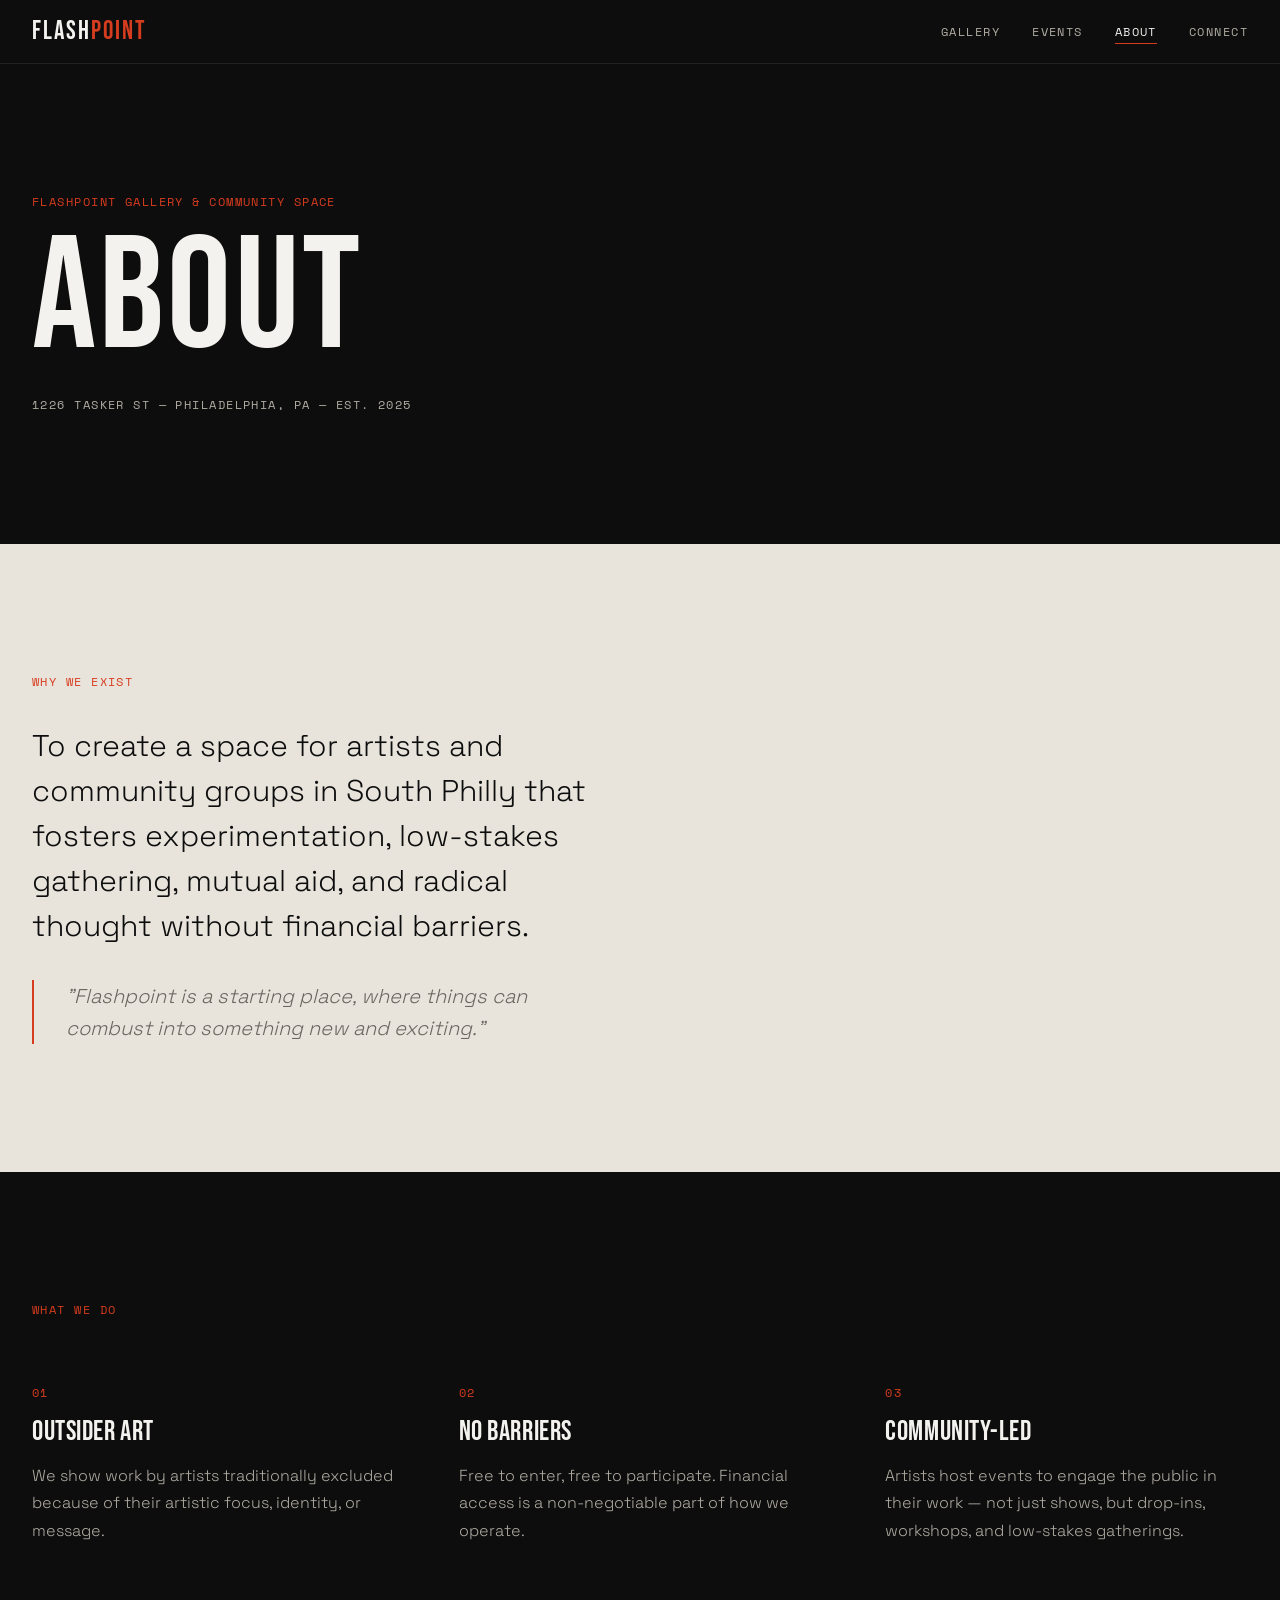
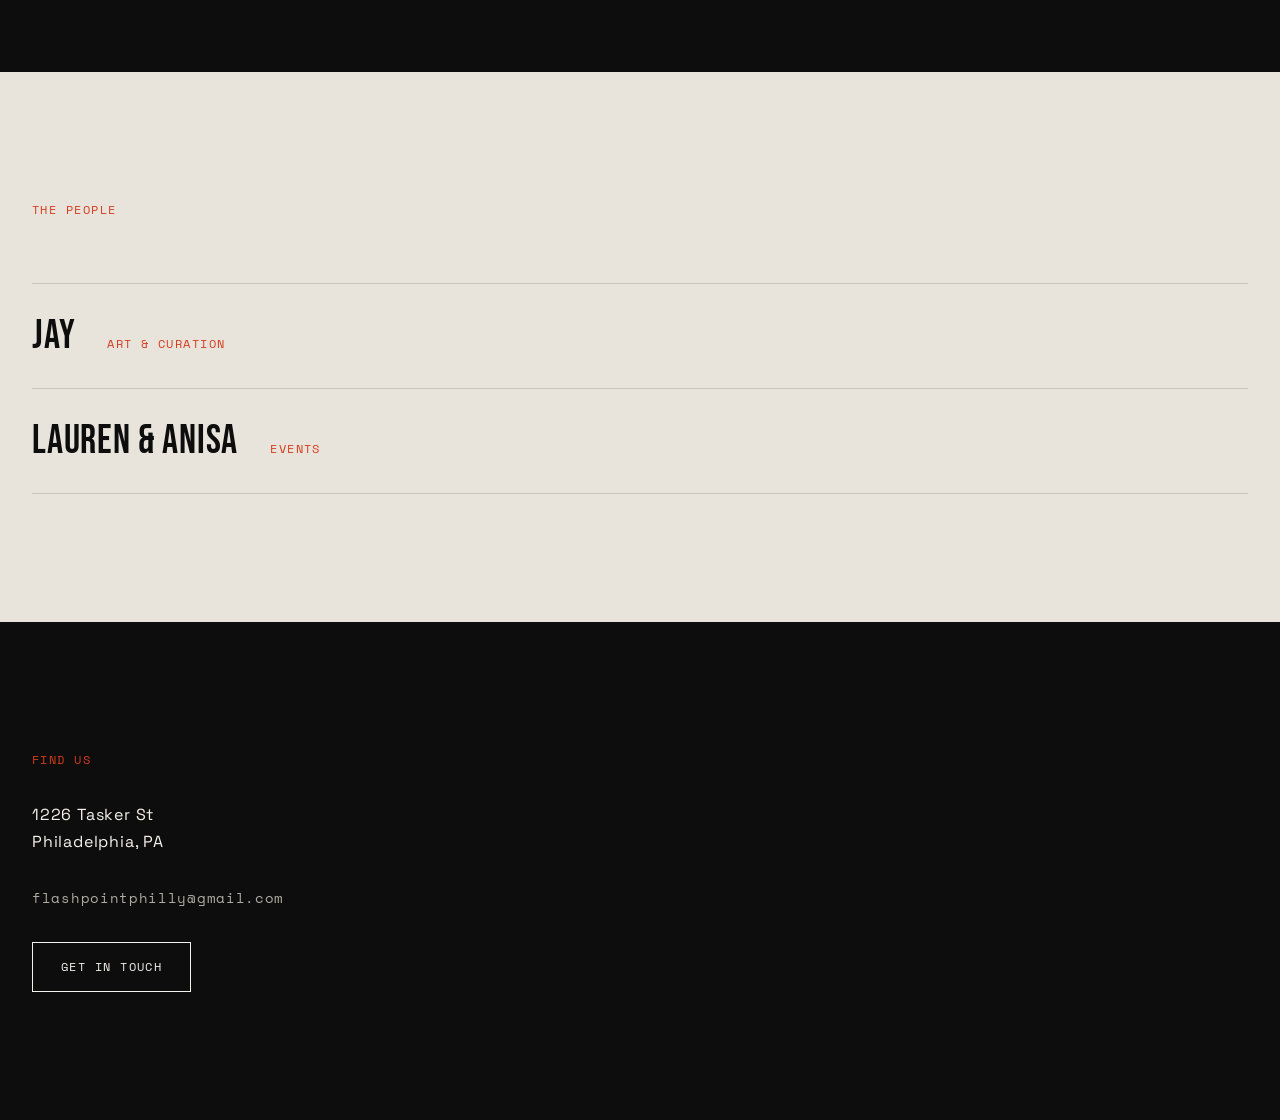
==== about.html @ 90e84b3d "about page" ====
<!DOCTYPE html>
<html lang="en">
<head>
  <meta charset="UTF-8" />
  <meta name="viewport" content="width=device-width, initial-scale=1.0" />
  <meta name="description" content="About Flashpoint — a South Philly home for outsider art and community gatherings." />
  <title>About — Flashpoint</title>

  <!-- Base -->
  <link rel="stylesheet" href="css/base/variables.css" />
  <link rel="stylesheet" href="css/base/reset.css" />
  <link rel="stylesheet" href="css/base/typography.css" />

  <!-- Components -->
  <link rel="stylesheet" href="css/components/nav.css" />
  <link rel="stylesheet" href="css/components/button.css" />

  <!-- Page -->
  <link rel="stylesheet" href="css/pages/about.css" />
</head>
<body>

  <!-- nav injected by nav.js -->

  <main class="main" id="main">

    <section class="page-header">
      <div class="page-header__inner">
        <span class="page-header__label text-label">Flashpoint Gallery & Community Space</span>
        <h1 class="page-header__title">About</h1>
        <p class="page-header__sub text-label">1226 Tasker St — Philadelphia, PA — Est. 2025</p>
      </div>
    </section>

    <section class="about-mission">
      <div class="about-mission__inner">
        <span class="about-mission__label text-label">Why we exist</span>
        <p class="about-mission__statement">To create a space for artists and community groups in South Philly that fosters experimentation, low-stakes gathering, mutual aid, and radical thought without financial barriers.</p>
        <blockquote class="about-mission__quote">"Flashpoint is a starting place, where things can combust into something new and exciting."</blockquote>
      </div>
    </section>

    <section class="about-pillars">
      <div class="about-pillars__inner">
        <span class="about-pillars__label text-label">What we do</span>
        <div class="about-pillars__grid">
          <div class="pillar">
            <span class="pillar__num text-label">01</span>
            <h3 class="pillar__title">Outsider Art</h3>
            <p class="pillar__body">We show work by artists traditionally excluded because of their artistic focus, identity, or message.</p>
          </div>
          <div class="pillar">
            <span class="pillar__num text-label">02</span>
            <h3 class="pillar__title">No Barriers</h3>
            <p class="pillar__body">Free to enter, free to participate. Financial access is a non-negotiable part of how we operate.</p>
          </div>
          <div class="pillar">
            <span class="pillar__num text-label">03</span>
            <h3 class="pillar__title">Community-Led</h3>
            <p class="pillar__body">Artists host events to engage the public in their work — not just shows, but drop-ins, workshops, and low-stakes gatherings.</p>
          </div>
        </div>
      </div>
    </section>

    <section class="about-people">
      <div class="about-people__inner">
        <span class="about-people__label text-label">The people</span>
        <ul class="about-people__list">
          <li class="person">
            <h3 class="person__name">Jay</h3>
            <p class="person__role text-label">Art & Curation</p>
          </li>
          <li class="person">
            <h3 class="person__name">Lauren & Anisa</h3>
            <p class="person__role text-label">Events</p>
          </li>
        </ul>
      </div>
    </section>

    <section class="about-find-us">
      <div class="about-find-us__inner">
        <span class="about-find-us__label text-label">Find us</span>
        <address class="about-find-us__address">
          <p>1226 Tasker St</p>
          <p>Philadelphia, PA</p>
        </address>
        <a class="about-find-us__email" href="mailto:flashpointphilly@gmail.com">flashpointphilly@gmail.com</a>
        <div>
          <a class="btn btn--ghost" href="connect.html">Get in Touch</a>
        </div>
      </div>
    </section>

  </main>

  <!-- Components -->
  <script src="js/components/nav.js"></script>

  <!-- Page -->
  <script src="js/pages/about.js"></script>
</body>
</html>
---- css/base/variables.css ----
:root {
  /* Colors */
  --color-black: #0d0d0d;
  --color-white: #f4f2ee;
  --color-off-white: #e8e4dc;
  --color-mid: #b0aca3;
  --color-accent: #d63c1e;

  /* Typography */
  --font-display: 'Bebas Neue', 'Impact', sans-serif;
  --font-body: 'Space Grotesk', 'Helvetica Neue', sans-serif;
  --font-mono: 'Space Mono', 'Courier New', monospace;

  /* Type scale */
  --text-xs:   0.75rem;
  --text-sm:   0.875rem;
  --text-base: 1rem;
  --text-md:   1.25rem;
  --text-lg:   1.75rem;
  --text-xl:   2.5rem;
  --text-2xl:  4rem;
  --text-3xl:  7rem;

  /* Spacing */
  --space-xs: 0.5rem;
  --space-sm: 1rem;
  --space-md: 2rem;
  --space-lg: 4rem;
  --space-xl: 8rem;

  /* Layout */
  --max-width: 1280px;
  --nav-height: 64px;

  /* Transitions */
  --transition-fast: 150ms ease;
  --transition-base: 300ms ease;
}
---- css/base/typography.css ----
@import url('https://fonts.googleapis.com/css2?family=Bebas+Neue&family=Space+Grotesk:wght@300;400;500;700&family=Space+Mono:ital,wght@0,400;0,700;1,400&display=swap');

h1, h2, h3, h4, h5, h6 {
  font-family: var(--font-display);
  font-weight: 400;
  line-height: 1;
  letter-spacing: 0.02em;
}

h1 { font-size: var(--text-3xl); }
h2 { font-size: var(--text-2xl); }
h3 { font-size: var(--text-xl); }
h4 { font-size: var(--text-lg); }
h5 { font-size: var(--text-md); }
h6 { font-size: var(--text-base); }

p {
  font-family: var(--font-body);
  font-size: var(--text-base);
  line-height: 1.7;
  max-width: 65ch;
}

.text-mono {
  font-family: var(--font-mono);
  font-size: var(--text-sm);
  letter-spacing: 0.05em;
}

.text-label {
  font-family: var(--font-mono);
  font-size: var(--text-xs);
  letter-spacing: 0.12em;
  text-transform: uppercase;
}

@media (max-width: 768px) {
  h1 { font-size: clamp(3.5rem, 15vw, var(--text-3xl)); }
  h2 { font-size: clamp(2.5rem, 10vw, var(--text-2xl)); }
}
---- css/components/nav.css ----
.nav {
  position: fixed;
  top: 0;
  left: 0;
  right: 0;
  height: var(--nav-height);
  z-index: 100;
  display: flex;
  align-items: center;
  justify-content: space-between;
  padding: 0 var(--space-md);
  background-color: var(--color-black);
  border-bottom: 1px solid #222;
}

.nav__logo {
  font-family: var(--font-display);
  font-size: 1.6rem;
  letter-spacing: 0.08em;
  color: var(--color-white);
  line-height: 1;
}

.nav__logo span {
  color: var(--color-accent);
}

.nav__links {
  display: flex;
  gap: var(--space-md);
  align-items: center;
}

.nav__link {
  font-family: var(--font-mono);
  font-size: var(--text-xs);
  letter-spacing: 0.12em;
  text-transform: uppercase;
  color: var(--color-mid);
  transition: color var(--transition-fast);
  position: relative;
}

.nav__link::after {
  content: '';
  position: absolute;
  bottom: -3px;
  left: 0;
  width: 0;
  height: 1px;
  background-color: var(--color-accent);
  transition: width var(--transition-base);
}

.nav__link:hover,
.nav__link.is-active {
  color: var(--color-white);
}

.nav__link:hover::after,
.nav__link.is-active::after {
  width: 100%;
}

/* Mobile menu toggle */
.nav__toggle {
  display: none;
  flex-direction: column;
  gap: 5px;
  padding: var(--space-xs);
}

.nav__toggle-bar {
  width: 24px;
  height: 2px;
  background-color: var(--color-white);
  transition: transform var(--transition-base), opacity var(--transition-fast);
}

/* Mobile overlay */
.nav__overlay {
  display: none;
  position: fixed;
  inset: 0;
  background-color: var(--color-black);
  z-index: 99;
  flex-direction: column;
  align-items: center;
  justify-content: center;
  gap: var(--space-lg);
}

.nav__overlay.is-open {
  display: flex;
}

.nav__overlay-link {
  font-family: var(--font-display);
  font-size: var(--text-2xl);
  color: var(--color-white);
  letter-spacing: 0.05em;
  transition: color var(--transition-fast);
}

.nav__overlay-link:hover {
  color: var(--color-accent);
}

@media (max-width: 768px) {
  .nav__links {
    display: none;
  }

  .nav__toggle {
    display: flex;
  }

  .nav__toggle.is-open .nav__toggle-bar:nth-child(1) {
    transform: translateY(7px) rotate(45deg);
  }

  .nav__toggle.is-open .nav__toggle-bar:nth-child(2) {
    opacity: 0;
  }

  .nav__toggle.is-open .nav__toggle-bar:nth-child(3) {
    transform: translateY(-7px) rotate(-45deg);
  }
}
---- css/components/button.css ----
.btn {
  display: inline-block;
  font-family: var(--font-mono);
  font-size: var(--text-xs);
  letter-spacing: 0.12em;
  text-transform: uppercase;
  padding: 0.9rem 1.75rem;
  border: 1px solid currentColor;
  transition: background-color var(--transition-fast), color var(--transition-fast);
  white-space: nowrap;
}

.btn--primary {
  background-color: var(--color-accent);
  border-color: var(--color-accent);
  color: var(--color-white);
}

.btn--primary:hover {
  background-color: transparent;
  color: var(--color-accent);
}

.btn--ghost {
  background-color: transparent;
  border-color: var(--color-white);
  color: var(--color-white);
}

.btn--ghost:hover {
  background-color: var(--color-white);
  color: var(--color-black);
}

.btn--outline {
  background-color: transparent;
  border-color: var(--color-black);
  color: var(--color-black);
}

.btn--outline:hover {
  background-color: var(--color-black);
  color: var(--color-white);
}
---- css/pages/about.css ----
/* Page Header */

.page-header {
  background-color: var(--color-black);
  padding: calc(var(--nav-height) + var(--space-xl)) var(--space-md) var(--space-xl);
}

.page-header__inner {
  max-width: var(--max-width);
  margin: 0 auto;
  display: flex;
  flex-direction: column;
  gap: var(--space-sm);
}

.page-header__label {
  color: var(--color-accent);
}

.page-header__title {
  font-size: clamp(5rem, 15vw, 10rem);
  line-height: 0.9;
  color: var(--color-white);
}

.page-header__sub {
  color: var(--color-mid);
  margin-top: var(--space-xs);
}

/* Mission */

.about-mission {
  background-color: var(--color-off-white);
  color: var(--color-black);
  padding: var(--space-xl) var(--space-md);
}

.about-mission__inner {
  max-width: var(--max-width);
  margin: 0 auto;
  display: flex;
  flex-direction: column;
  gap: var(--space-md);
}

.about-mission__label {
  color: var(--color-accent);
}

.about-mission__statement {
  font-size: clamp(1.25rem, 2.5vw, 1.875rem);
  font-weight: 300;
  line-height: 1.5;
  max-width: 30ch;
  color: var(--color-black);
}

.about-mission__quote {
  font-family: var(--font-body);
  font-style: italic;
  font-weight: 300;
  font-size: var(--text-md);
  color: #6b6760;
  border-left: 2px solid var(--color-accent);
  padding-left: var(--space-md);
  max-width: 40ch;
}

/* Pillars */

.about-pillars {
  background-color: var(--color-black);
  padding: var(--space-xl) var(--space-md);
}

.about-pillars__inner {
  max-width: var(--max-width);
  margin: 0 auto;
}

.about-pillars__label {
  color: var(--color-accent);
  display: block;
  margin-bottom: var(--space-lg);
}

.about-pillars__grid {
  display: grid;
  grid-template-columns: repeat(3, 1fr);
  gap: var(--space-lg);
}

.pillar {
  display: flex;
  flex-direction: column;
  gap: var(--space-sm);
}

.pillar__num {
  color: var(--color-accent);
}

.pillar__title {
  font-size: var(--text-lg);
  color: var(--color-white);
}

.pillar__body {
  font-weight: 300;
  color: var(--color-mid);
  max-width: none;
}

/* People */

.about-people {
  background-color: var(--color-off-white);
  color: var(--color-black);
  padding: var(--space-xl) var(--space-md);
}

.about-people__inner {
  max-width: var(--max-width);
  margin: 0 auto;
}

.about-people__label {
  color: var(--color-accent);
  display: block;
  margin-bottom: var(--space-lg);
}

.about-people__list {
  border-top: 1px solid #c8c4bc;
}

.person {
  display: flex;
  align-items: baseline;
  gap: var(--space-md);
  padding: var(--space-md) 0;
  border-bottom: 1px solid #c8c4bc;
}

.person__name {
  font-size: clamp(2rem, 5vw, var(--text-xl));
  color: var(--color-black);
  line-height: 1;
}

.person__role {
  color: var(--color-accent);
  max-width: none;
}

/* Find Us */

.about-find-us {
  background-color: var(--color-black);
  padding: var(--space-xl) var(--space-md);
}

.about-find-us__inner {
  max-width: var(--max-width);
  margin: 0 auto;
  display: flex;
  flex-direction: column;
  gap: var(--space-md);
}

.about-find-us__label {
  color: var(--color-accent);
}

.about-find-us__address {
  font-style: normal;
  font-family: var(--font-display);
  font-size: clamp(2rem, 5vw, var(--text-xl));
  line-height: 1.1;
  letter-spacing: 0.02em;
  color: var(--color-white);
}

.about-find-us__address p {
  max-width: none;
}

.about-find-us__email {
  font-family: var(--font-mono);
  font-size: var(--text-sm);
  letter-spacing: 0.05em;
  color: var(--color-mid);
  transition: color var(--transition-fast);
}

.about-find-us__email:hover {
  color: var(--color-accent);
}

@media (max-width: 768px) {
  .about-pillars__grid {
    grid-template-columns: 1fr;
  }

  .person {
    flex-direction: column;
    gap: var(--space-xs);
  }
}
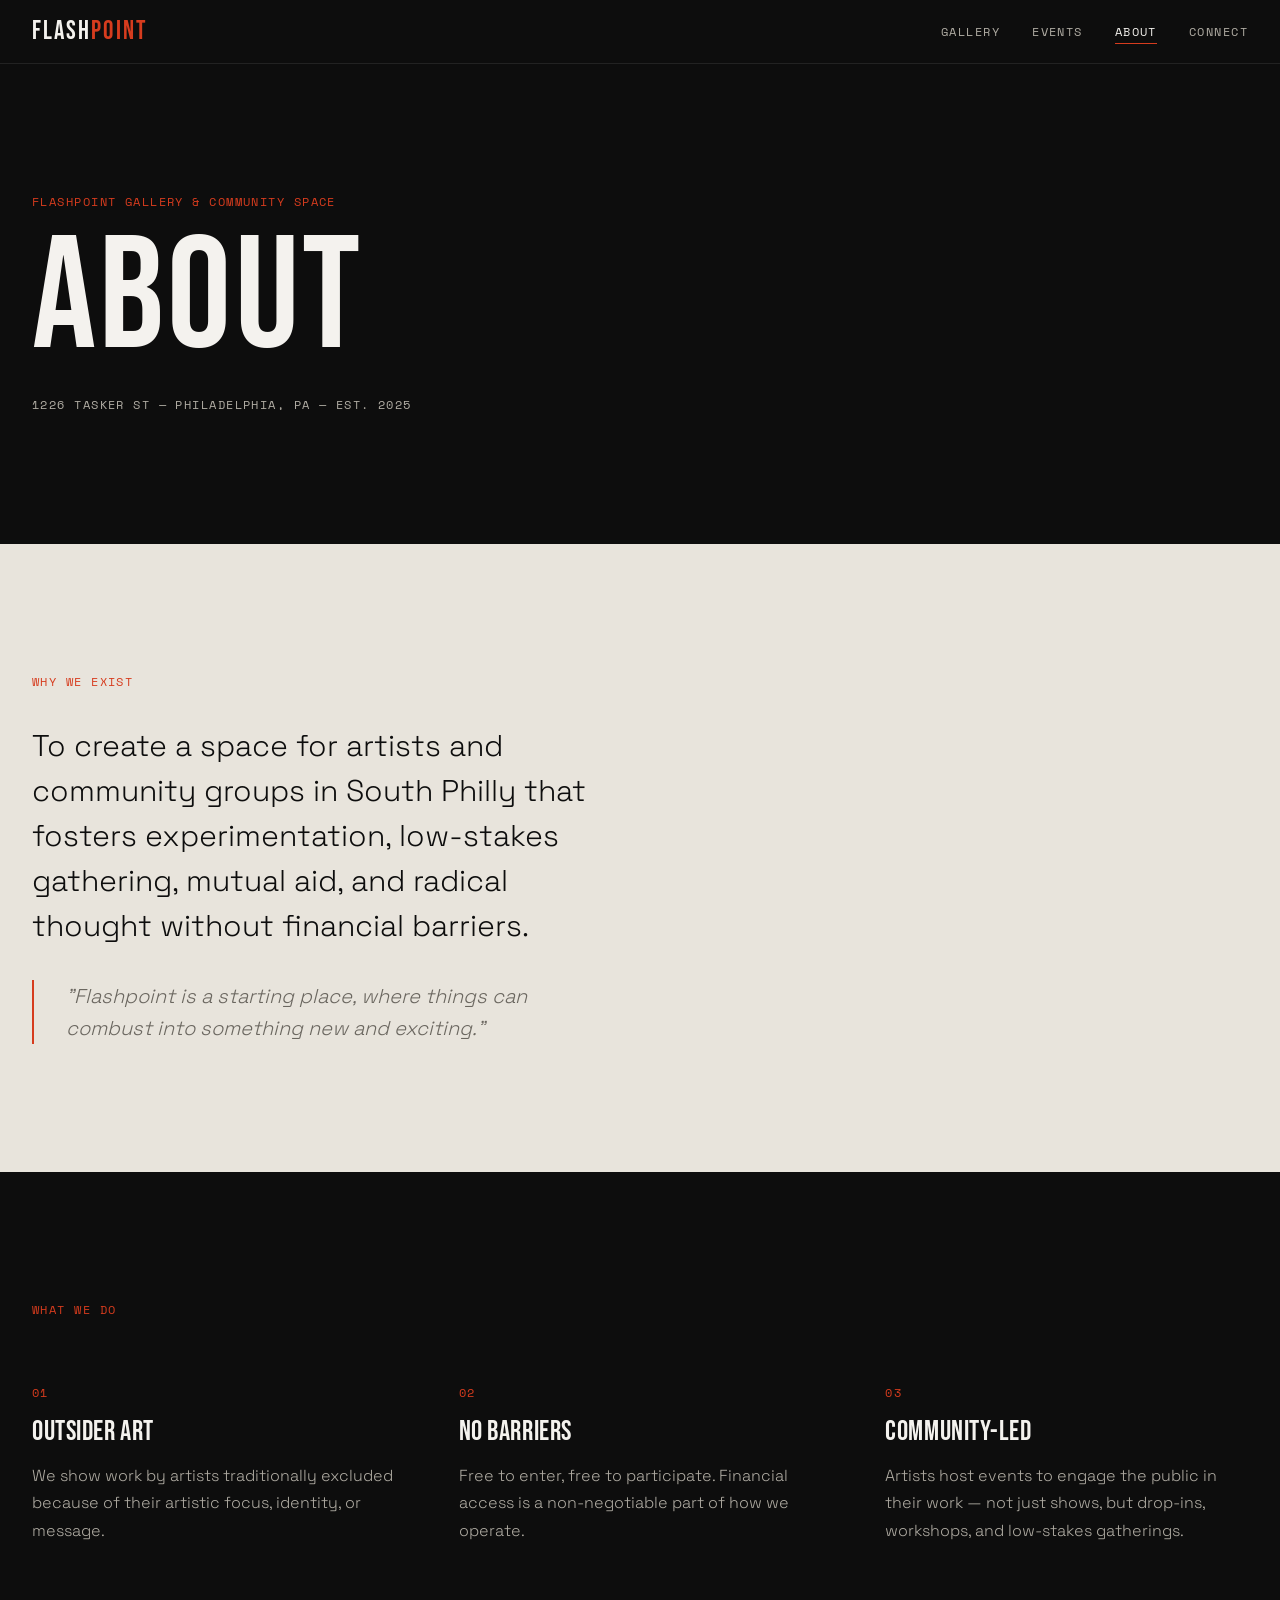
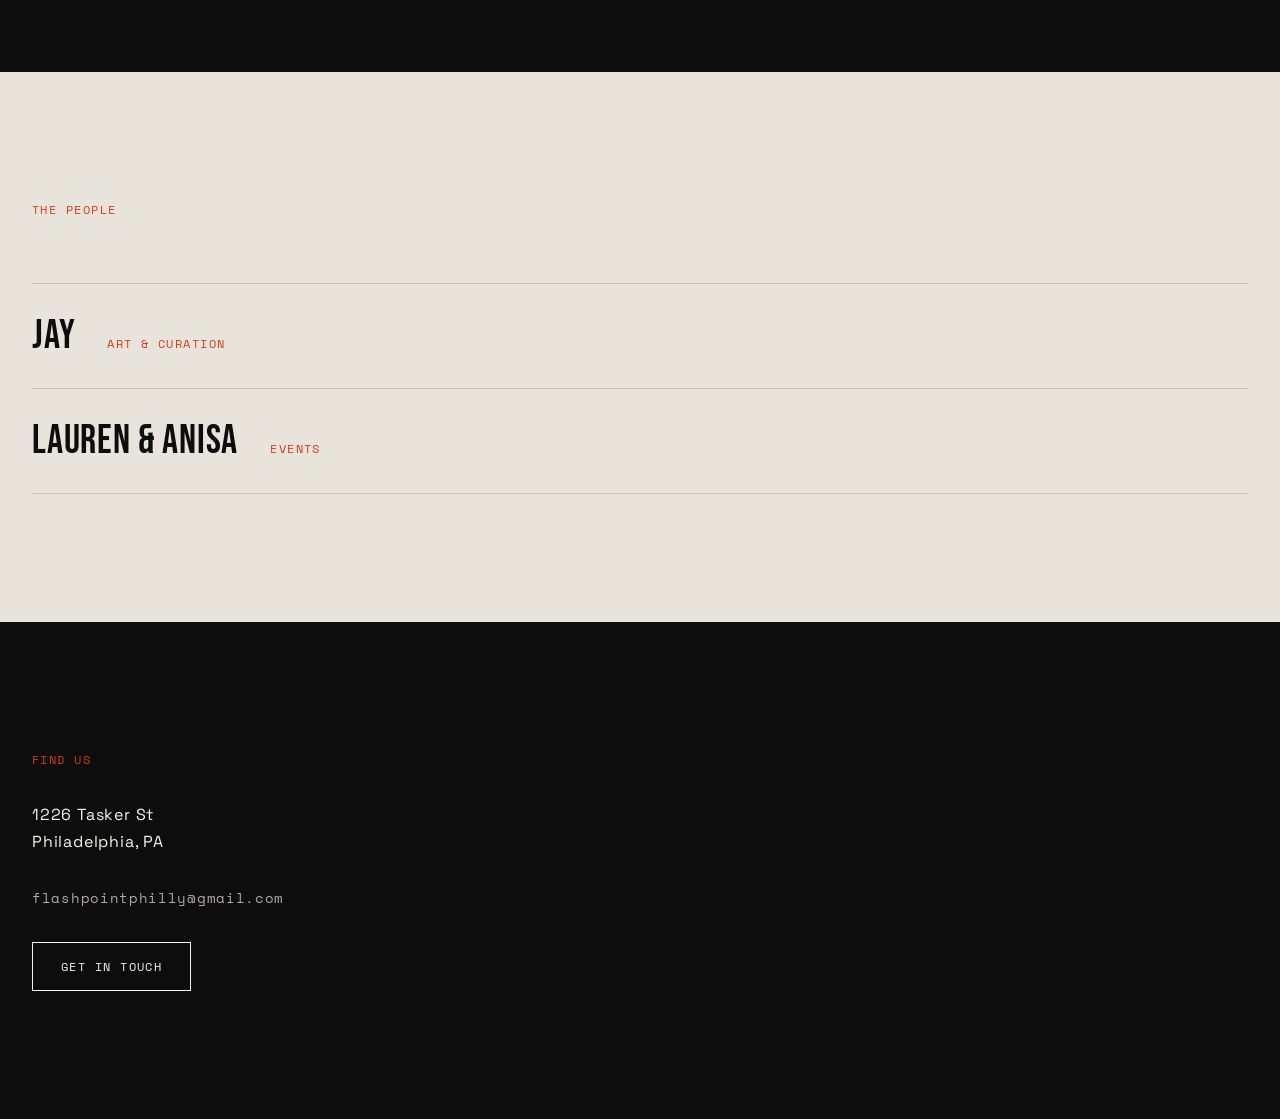
==== commit c12ee920: "events page html css js" ====
--- a/about.html
+++ b/about.html
@@ -14,6 +14,7 @@
   <!-- Components -->
   <link rel="stylesheet" href="css/components/nav.css" />
   <link rel="stylesheet" href="css/components/button.css" />
+  <link rel="stylesheet" href="css/components/page-header.css" />
 
   <!-- Page -->
   <link rel="stylesheet" href="css/pages/about.css" />
--- a/css/base/variables.css
+++ b/css/base/variables.css
@@ -12,21 +12,21 @@
   --font-mono: 'Space Mono', 'Courier New', monospace;
 
   /* Type scale */
-  --text-xs:   0.75rem;
-  --text-sm:   0.875rem;
-  --text-base: 1rem;
-  --text-md:   1.25rem;
-  --text-lg:   1.75rem;
-  --text-xl:   2.5rem;
-  --text-2xl:  4rem;
-  --text-3xl:  7rem;
+  --text-xs:   12px;
+  --text-sm:   14px;
+  --text-base: 16px;
+  --text-md:   20px;
+  --text-lg:   28px;
+  --text-xl:   40px;
+  --text-2xl:  64px;
+  --text-3xl:  112px;
 
   /* Spacing */
-  --space-xs: 0.5rem;
-  --space-sm: 1rem;
-  --space-md: 2rem;
-  --space-lg: 4rem;
-  --space-xl: 8rem;
+  --space-xs: 8px;
+  --space-sm: 16px;
+  --space-md: 32px;
+  --space-lg: 64px;
+  --space-xl: 128px;
 
   /* Layout */
   --max-width: 1280px;
--- a/css/base/typography.css
+++ b/css/base/typography.css
@@ -35,6 +35,6 @@
 }
 
 @media (max-width: 768px) {
-  h1 { font-size: clamp(3.5rem, 15vw, var(--text-3xl)); }
-  h2 { font-size: clamp(2.5rem, 10vw, var(--text-2xl)); }
+  h1 { font-size: clamp(56px, 15vw, 112px); }
+  h2 { font-size: clamp(40px, 10vw, 64px); }
 }
--- a/css/components/nav.css
+++ b/css/components/nav.css
@@ -15,7 +15,7 @@
 
 .nav__logo {
   font-family: var(--font-display);
-  font-size: 1.6rem;
+  font-size: 26px;
   letter-spacing: 0.08em;
   color: var(--color-white);
   line-height: 1;
--- a/css/components/button.css
+++ b/css/components/button.css
@@ -4,7 +4,7 @@
   font-size: var(--text-xs);
   letter-spacing: 0.12em;
   text-transform: uppercase;
-  padding: 0.9rem 1.75rem;
+  padding: 14px 28px;
   border: 1px solid currentColor;
   transition: background-color var(--transition-fast), color var(--transition-fast);
   white-space: nowrap;
--- a/css/components/page-header.css
+++ b/css/components/page-header.css
@@ -0,0 +1,27 @@
+.page-header {
+  background-color: var(--color-black);
+  padding: calc(var(--nav-height) + var(--space-xl)) var(--space-md) var(--space-xl);
+}
+
+.page-header__inner {
+  max-width: var(--max-width);
+  margin: 0 auto;
+  display: flex;
+  flex-direction: column;
+  gap: var(--space-sm);
+}
+
+.page-header__label {
+  color: var(--color-accent);
+}
+
+.page-header__title {
+  font-size: clamp(80px, 15vw, 160px);
+  line-height: 0.9;
+  color: var(--color-white);
+}
+
+.page-header__sub {
+  color: var(--color-mid);
+  margin-top: var(--space-xs);
+}
--- a/css/pages/about.css
+++ b/css/pages/about.css
@@ -1,33 +1,3 @@
-/* Page Header */
-
-.page-header {
-  background-color: var(--color-black);
-  padding: calc(var(--nav-height) + var(--space-xl)) var(--space-md) var(--space-xl);
-}
-
-.page-header__inner {
-  max-width: var(--max-width);
-  margin: 0 auto;
-  display: flex;
-  flex-direction: column;
-  gap: var(--space-sm);
-}
-
-.page-header__label {
-  color: var(--color-accent);
-}
-
-.page-header__title {
-  font-size: clamp(5rem, 15vw, 10rem);
-  line-height: 0.9;
-  color: var(--color-white);
-}
-
-.page-header__sub {
-  color: var(--color-mid);
-  margin-top: var(--space-xs);
-}
-
 /* Mission */
 
 .about-mission {
@@ -49,7 +19,7 @@
 }
 
 .about-mission__statement {
-  font-size: clamp(1.25rem, 2.5vw, 1.875rem);
+  font-size: clamp(20px, 2.5vw, 30px);
   font-weight: 300;
   line-height: 1.5;
   max-width: 30ch;
@@ -144,7 +114,7 @@
 }
 
 .person__name {
-  font-size: clamp(2rem, 5vw, var(--text-xl));
+  font-size: clamp(32px, 5vw, 40px);
   color: var(--color-black);
   line-height: 1;
 }
@@ -176,7 +146,7 @@
 .about-find-us__address {
   font-style: normal;
   font-family: var(--font-display);
-  font-size: clamp(2rem, 5vw, var(--text-xl));
+  font-size: clamp(32px, 5vw, 40px);
   line-height: 1.1;
   letter-spacing: 0.02em;
   color: var(--color-white);
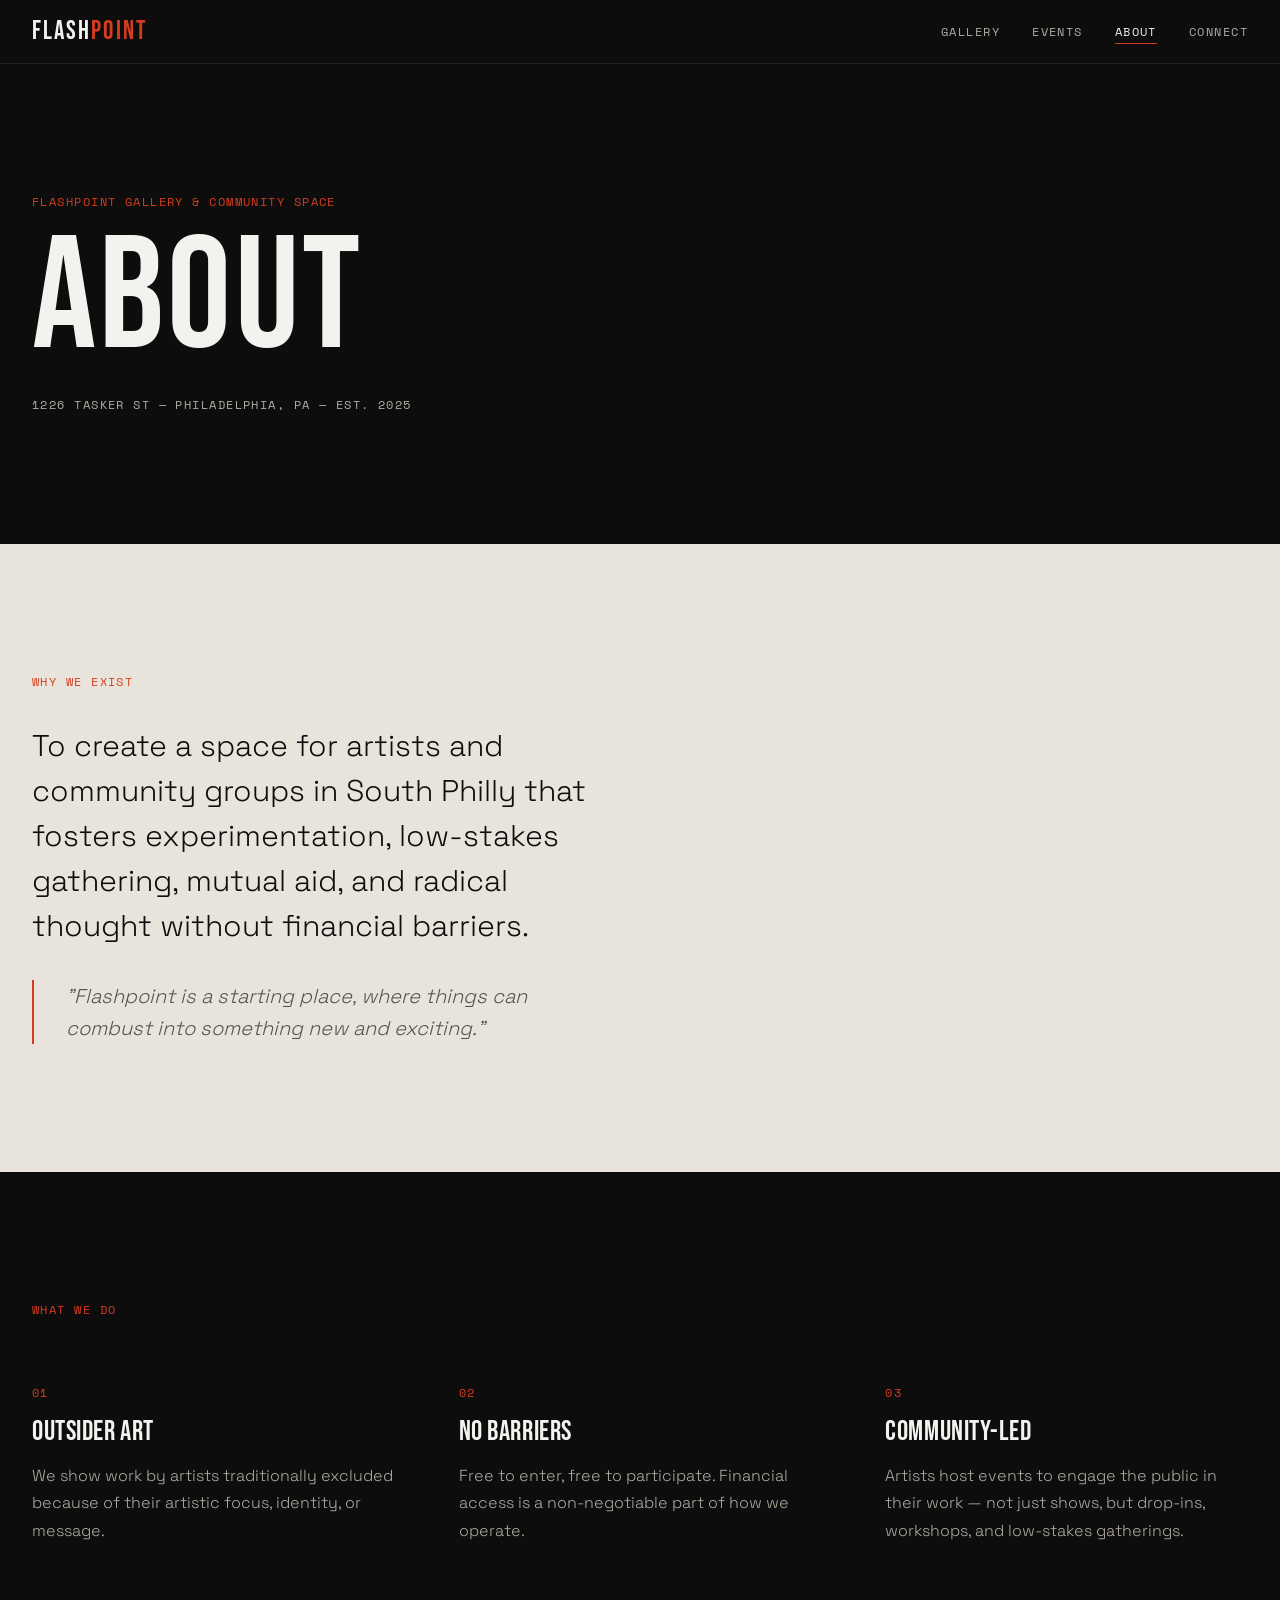
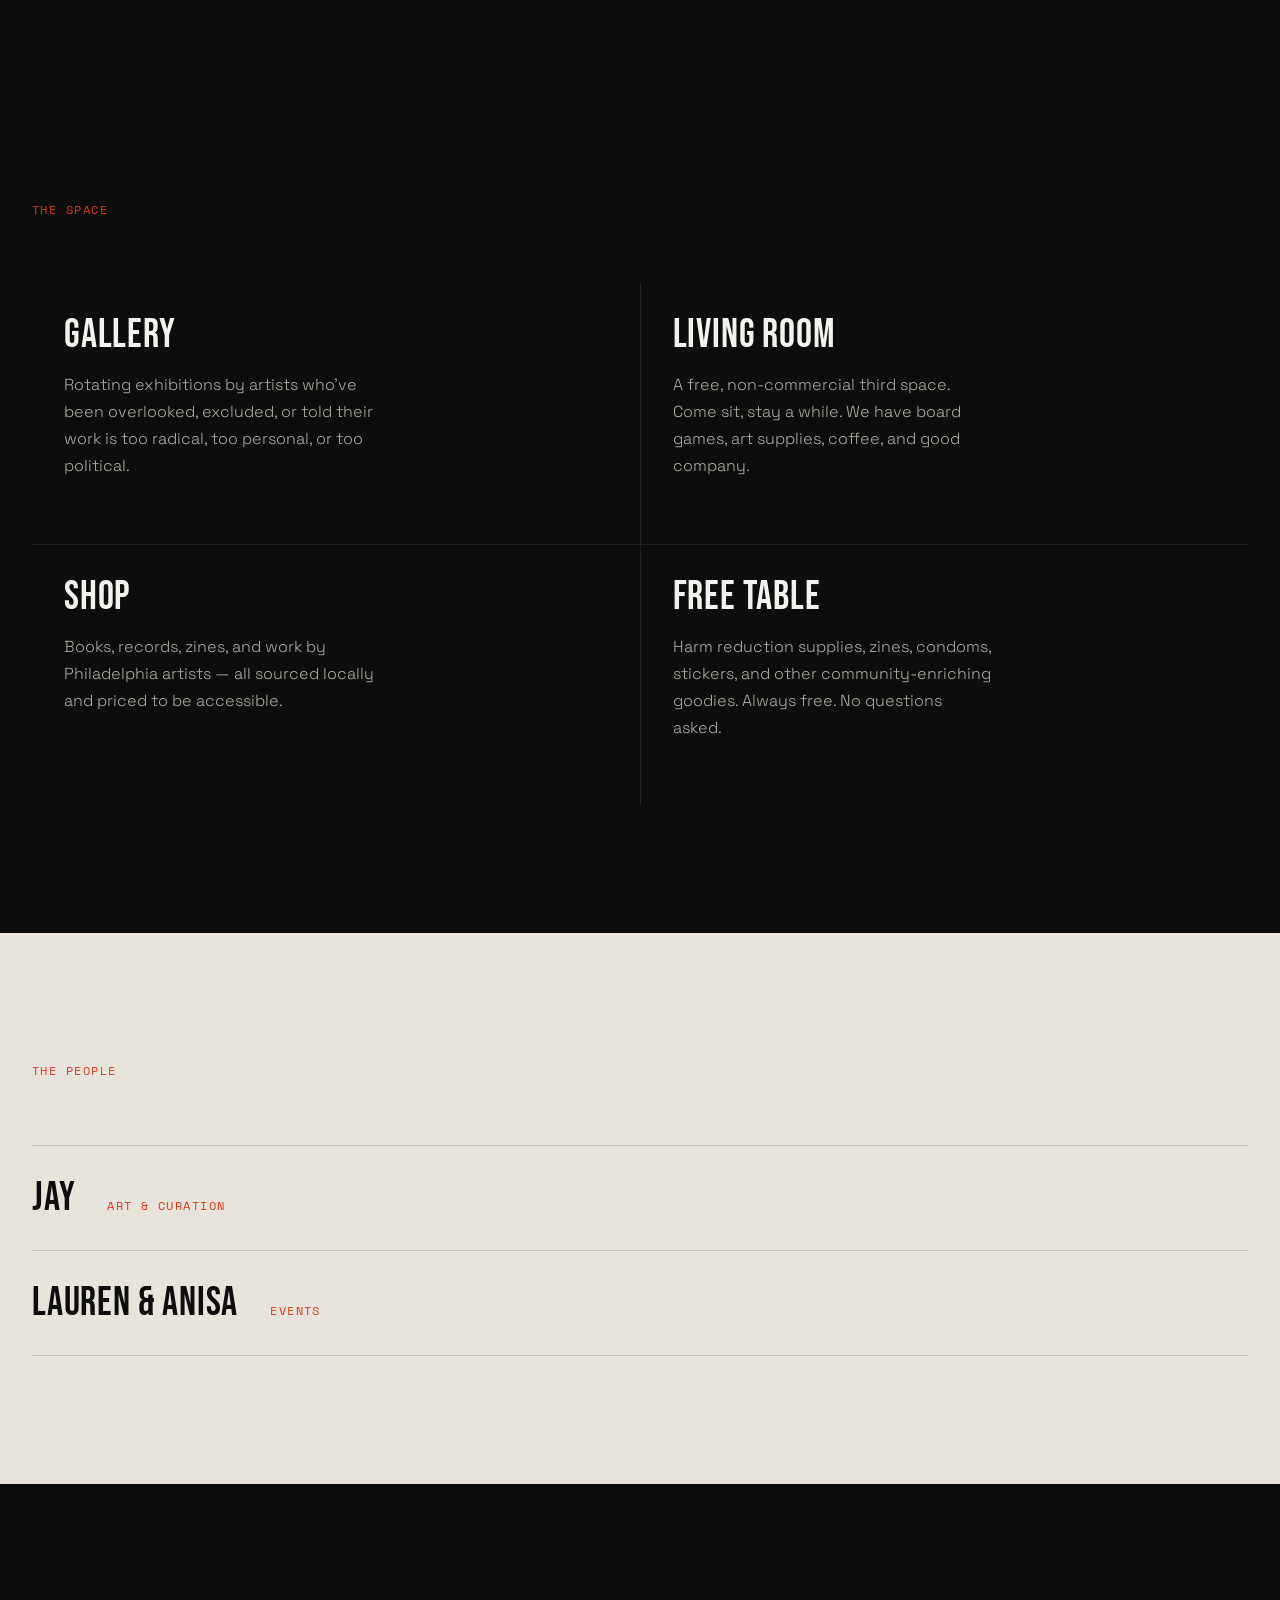
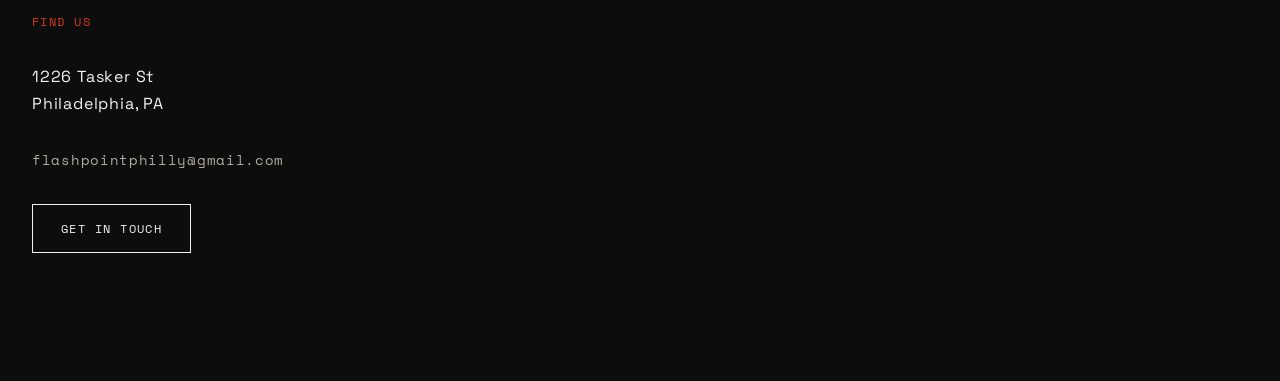
==== commit 22a12812: "Accessibility improvements" ====
--- a/about.html
+++ b/about.html
@@ -64,6 +64,30 @@
       </div>
     </section>
 
+    <section class="about-space">
+      <div class="about-space__inner">
+        <span class="about-space__label text-label">The Space</span>
+        <div class="about-space__grid">
+          <div class="space-item">
+            <h3 class="space-item__title">Gallery</h3>
+            <p class="space-item__desc">Rotating exhibitions by artists who've been overlooked, excluded, or told their work is too radical, too personal, or too political.</p>
+          </div>
+          <div class="space-item">
+            <h3 class="space-item__title">Living Room</h3>
+            <p class="space-item__desc">A free, non-commercial third space. Come sit, stay a while. We have board games, art supplies, coffee, and good company.</p>
+          </div>
+          <div class="space-item">
+            <h3 class="space-item__title">Shop</h3>
+            <p class="space-item__desc">Books, records, zines, and work by Philadelphia artists — all sourced locally and priced to be accessible.</p>
+          </div>
+          <div class="space-item">
+            <h3 class="space-item__title">Free Table</h3>
+            <p class="space-item__desc">Harm reduction supplies, zines, condoms, stickers, and other community-enriching goodies. Always free. No questions asked.</p>
+          </div>
+        </div>
+      </div>
+    </section>
+
     <section class="about-people">
       <div class="about-people__inner">
         <span class="about-people__label text-label">The people</span>
--- a/css/pages/about.css
+++ b/css/pages/about.css
@@ -31,7 +31,7 @@
   font-style: italic;
   font-weight: 300;
   font-size: var(--text-md);
-  color: #6b6760;
+  color: #57534f;
   border-left: 2px solid var(--color-accent);
   padding-left: var(--space-md);
   max-width: 40ch;
@@ -80,6 +80,50 @@
   font-weight: 300;
   color: var(--color-mid);
   max-width: none;
+}
+
+/* The Space */
+
+.about-space {
+  background-color: var(--color-black);
+  padding: var(--space-xl) var(--space-md);
+}
+
+.about-space__inner {
+  max-width: var(--max-width);
+  margin: 0 auto;
+}
+
+.about-space__label {
+  color: var(--color-accent);
+  display: block;
+  margin-bottom: var(--space-lg);
+}
+
+.about-space__grid {
+  display: grid;
+  grid-template-columns: repeat(2, 1fr);
+  gap: 1px;
+  background-color: #222;
+}
+
+.space-item {
+  background-color: var(--color-black);
+  padding: var(--space-md) var(--space-md) var(--space-lg);
+  display: flex;
+  flex-direction: column;
+  gap: var(--space-sm);
+}
+
+.space-item__title {
+  font-size: var(--text-xl);
+  color: var(--color-white);
+}
+
+.space-item__desc {
+  font-weight: 300;
+  color: var(--color-mid);
+  max-width: 32ch;
 }
 
 /* People */
@@ -169,6 +213,10 @@
 }
 
 @media (max-width: 768px) {
+  .about-space__grid {
+    grid-template-columns: 1fr;
+  }
+
   .about-pillars__grid {
     grid-template-columns: 1fr;
   }
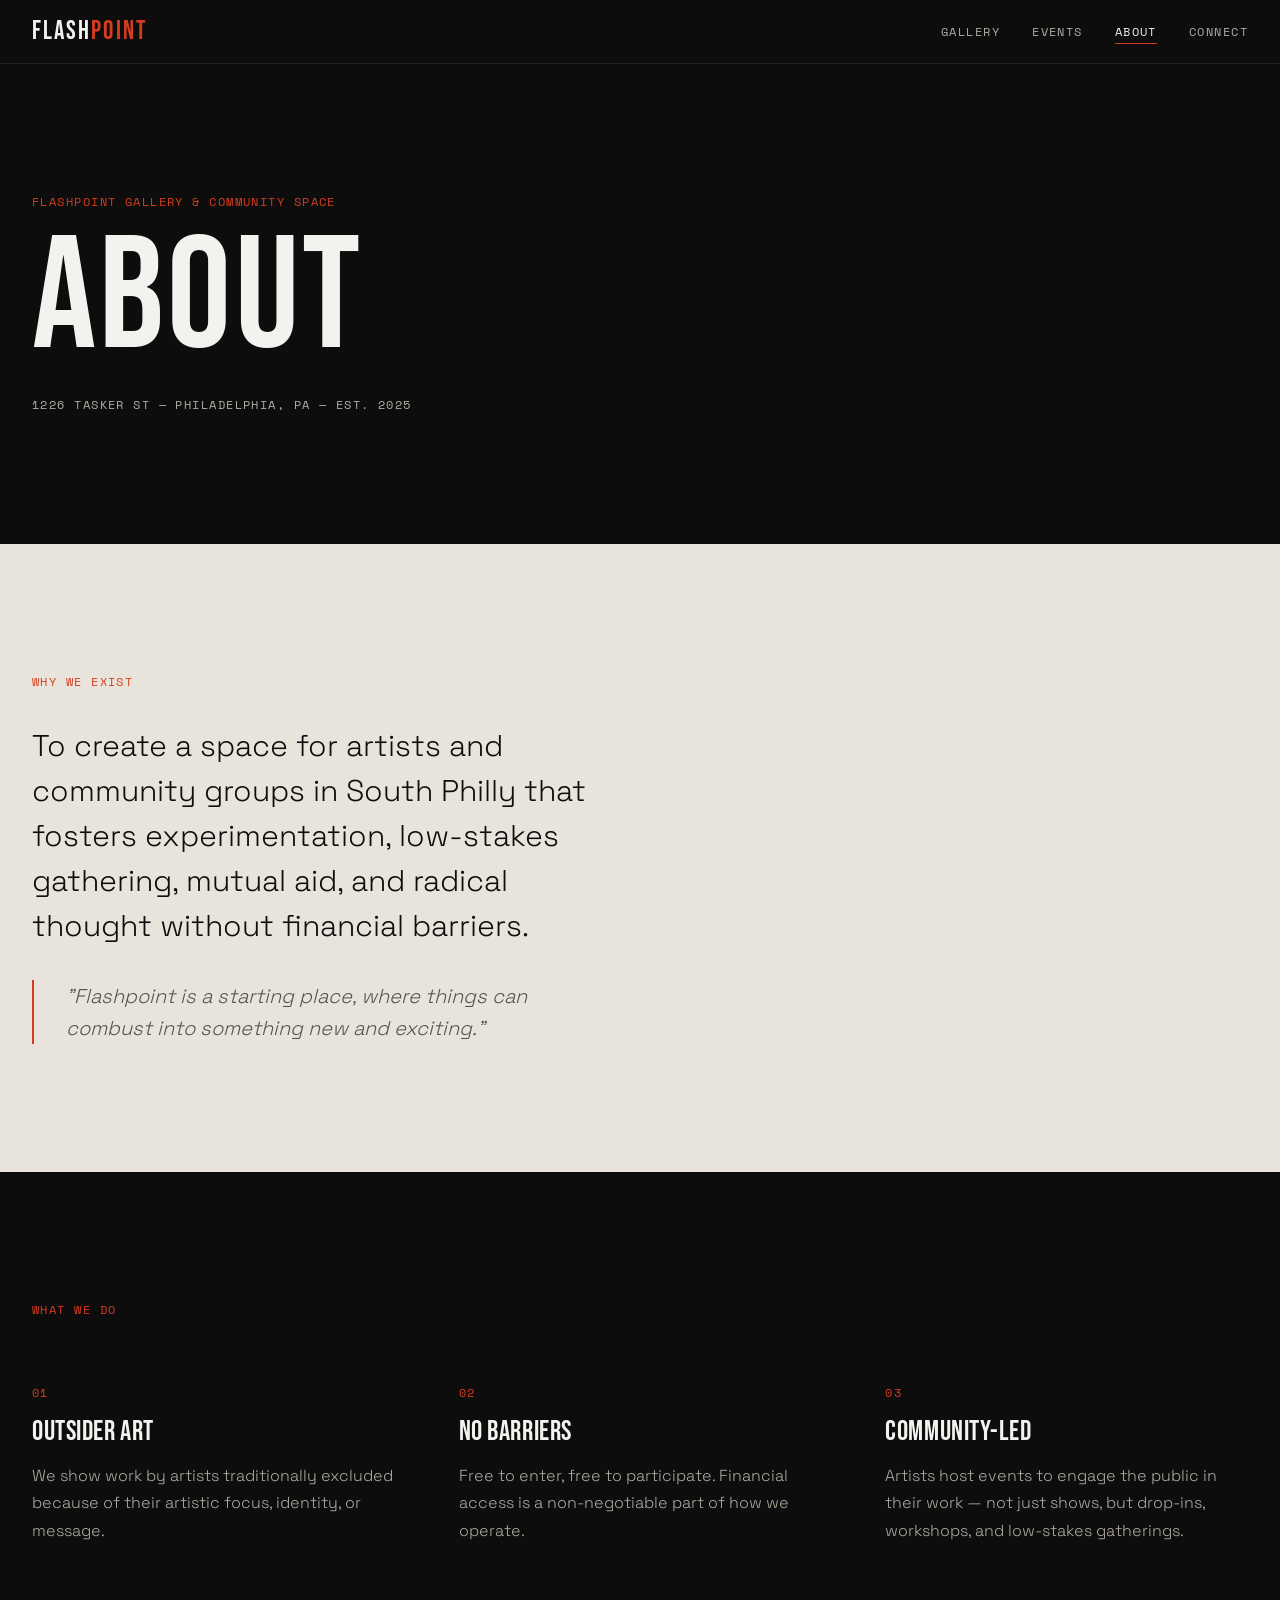
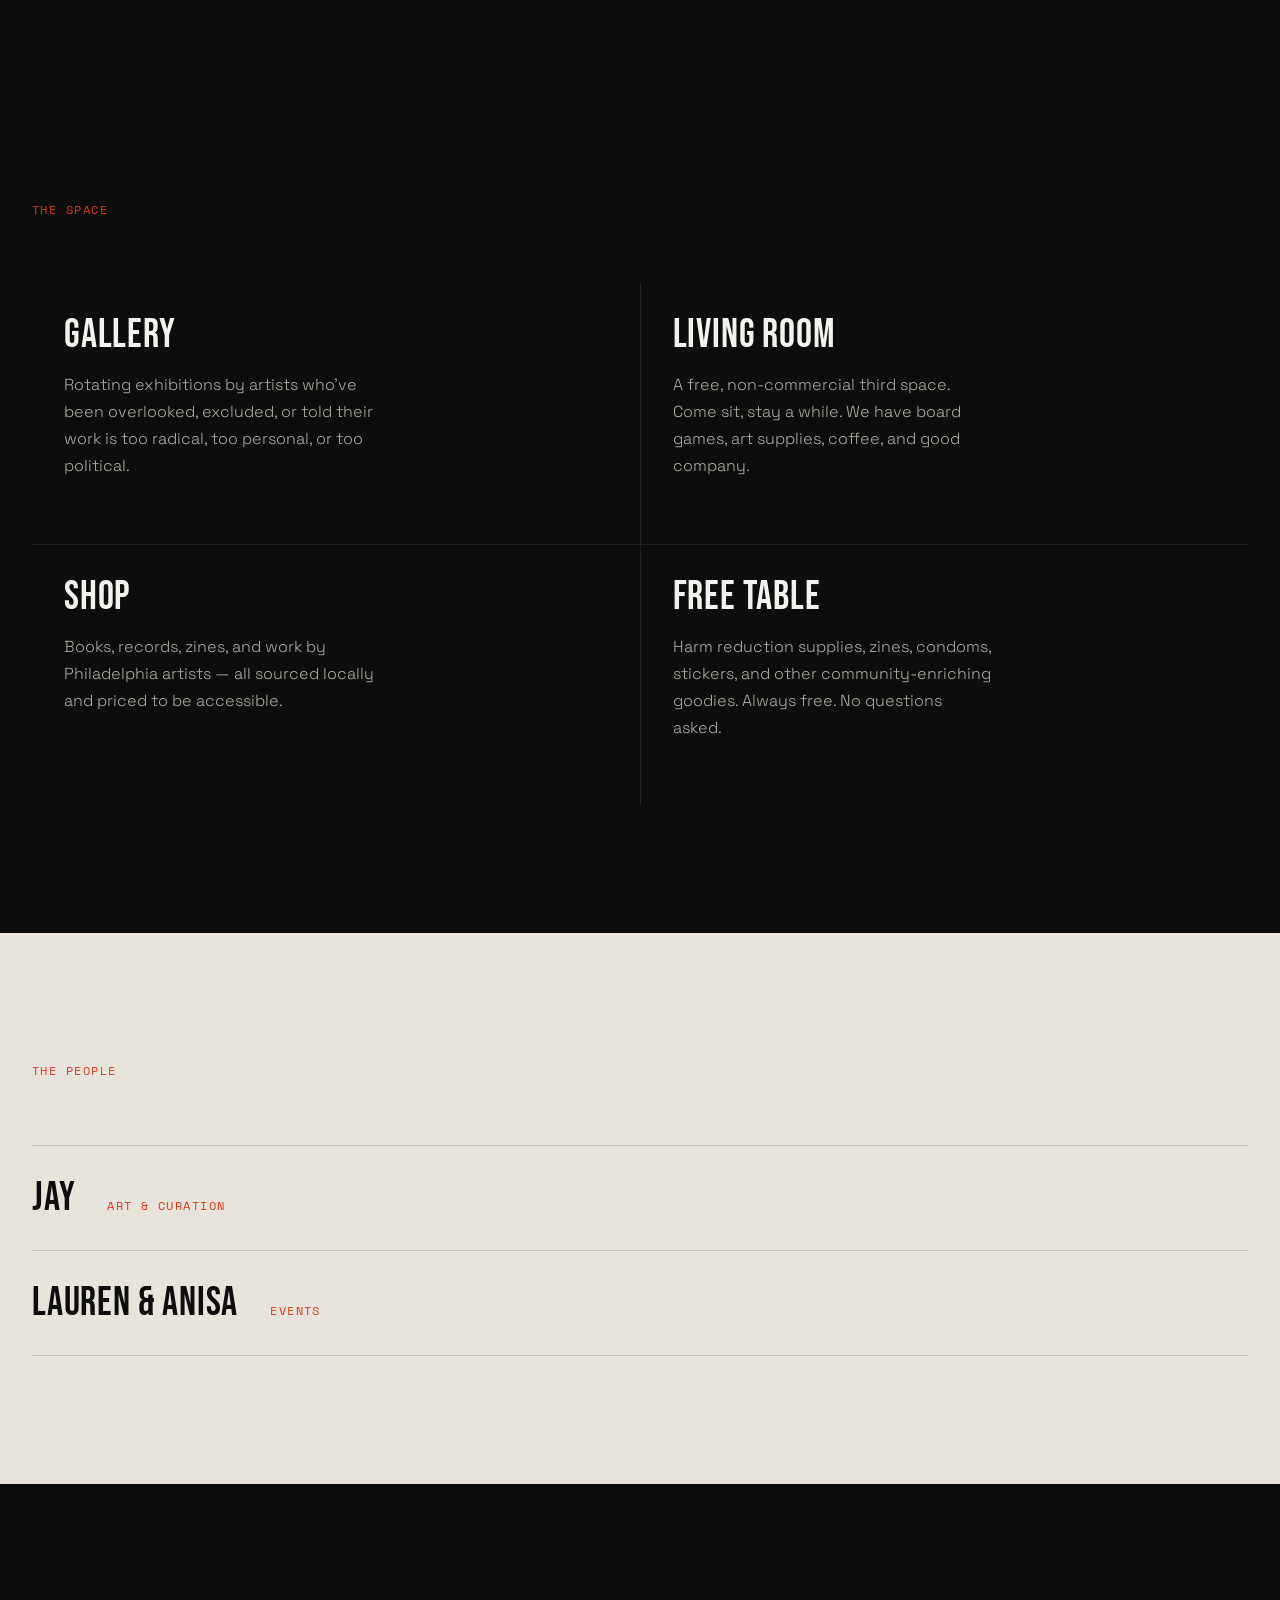
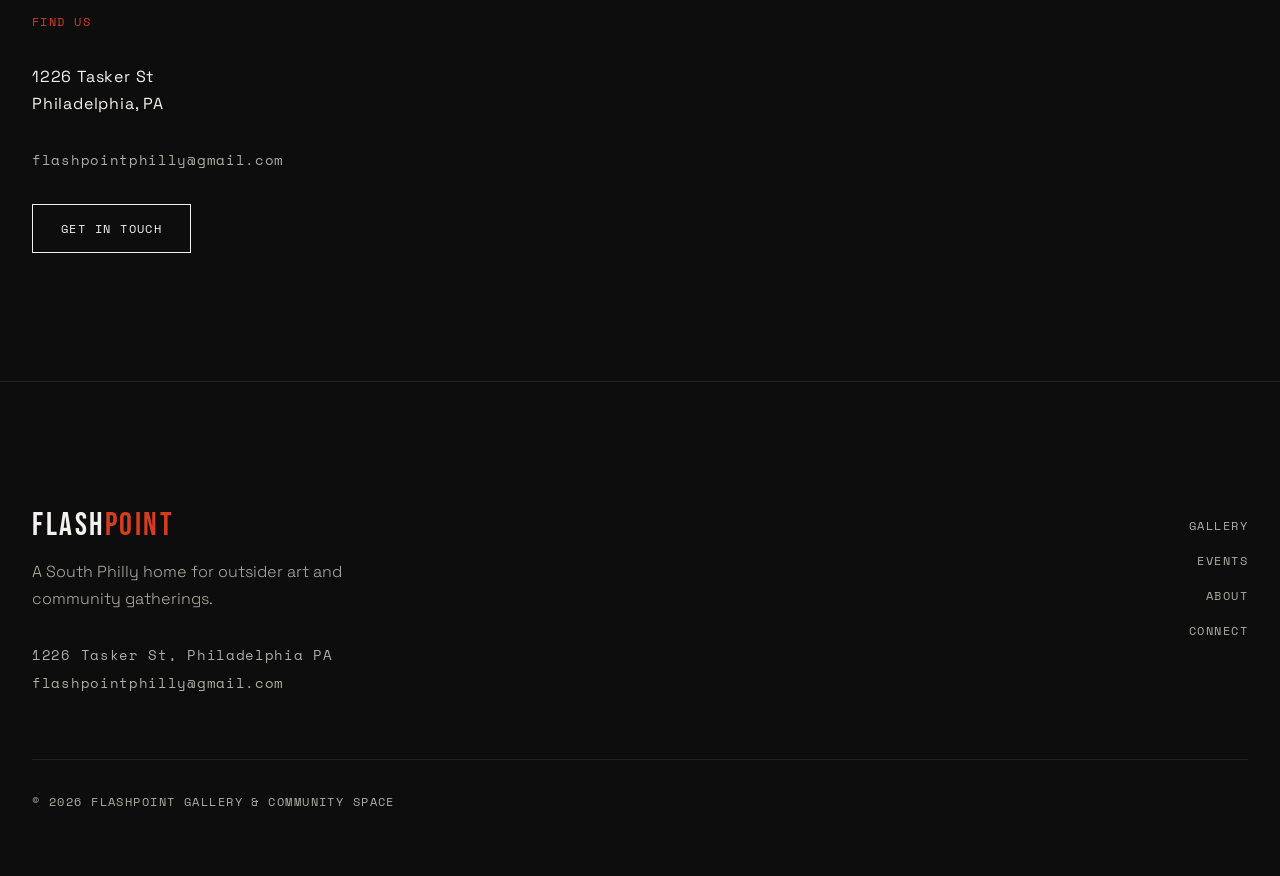
==== commit 5ba9b9f8: "footer component and wired to all html pages" ====
--- a/about.html
+++ b/about.html
@@ -14,6 +14,7 @@
   <!-- Components -->
   <link rel="stylesheet" href="css/components/nav.css" />
   <link rel="stylesheet" href="css/components/button.css" />
+  <link rel="stylesheet" href="css/components/footer.css" />
   <link rel="stylesheet" href="css/components/page-header.css" />
 
   <!-- Page -->
@@ -122,6 +123,7 @@
 
   <!-- Components -->
   <script src="js/components/nav.js"></script>
+  <script src="js/components/footer.js"></script>
 
   <!-- Page -->
   <script src="js/pages/about.js"></script>
--- a/css/components/footer.css
+++ b/css/components/footer.css
@@ -0,0 +1,101 @@
+.footer {
+  background-color: var(--color-black);
+  border-top: 1px solid #222;
+  padding: var(--space-xl) var(--space-md) var(--space-lg);
+}
+
+.footer__inner {
+  max-width: var(--max-width);
+  margin: 0 auto;
+  display: grid;
+  grid-template-columns: 1fr auto;
+  gap: var(--space-xl);
+  padding-bottom: var(--space-lg);
+  border-bottom: 1px solid #222;
+  margin-bottom: var(--space-md);
+}
+
+.footer__logo {
+  font-family: var(--font-display);
+  font-size: 32px;
+  letter-spacing: 0.08em;
+  color: var(--color-white);
+  display: block;
+  margin-bottom: var(--space-sm);
+  line-height: 1;
+}
+
+.footer__logo span {
+  color: var(--color-accent);
+}
+
+.footer__tagline {
+  font-weight: 300;
+  color: var(--color-mid);
+  max-width: 36ch;
+  margin-bottom: var(--space-md);
+}
+
+.footer__address {
+  font-style: normal;
+  display: flex;
+  flex-direction: column;
+  gap: 6px;
+}
+
+.footer__address a {
+  font-family: var(--font-mono);
+  font-size: 14px;
+  letter-spacing: 0.05em;
+  color: var(--color-mid);
+  transition: color var(--transition-fast);
+}
+
+.footer__address a:hover {
+  color: var(--color-accent);
+}
+
+.footer__nav {
+  display: flex;
+  flex-direction: column;
+  gap: var(--space-sm);
+  align-items: flex-end;
+  padding-top: 6px;
+}
+
+.footer__nav-link {
+  font-family: var(--font-mono);
+  font-size: 12px;
+  letter-spacing: 0.12em;
+  text-transform: uppercase;
+  color: var(--color-mid);
+  transition: color var(--transition-fast);
+}
+
+.footer__nav-link:hover {
+  color: var(--color-white);
+}
+
+.footer__bottom {
+  max-width: var(--max-width);
+  margin: 0 auto;
+}
+
+.footer__copy {
+  color: var(--color-mid);
+  max-width: none;
+}
+
+@media (max-width: 768px) {
+  .footer__inner {
+    grid-template-columns: 1fr;
+    gap: var(--space-lg);
+  }
+
+  .footer__nav {
+    align-items: flex-start;
+    flex-direction: row;
+    flex-wrap: wrap;
+    gap: var(--space-md);
+  }
+}
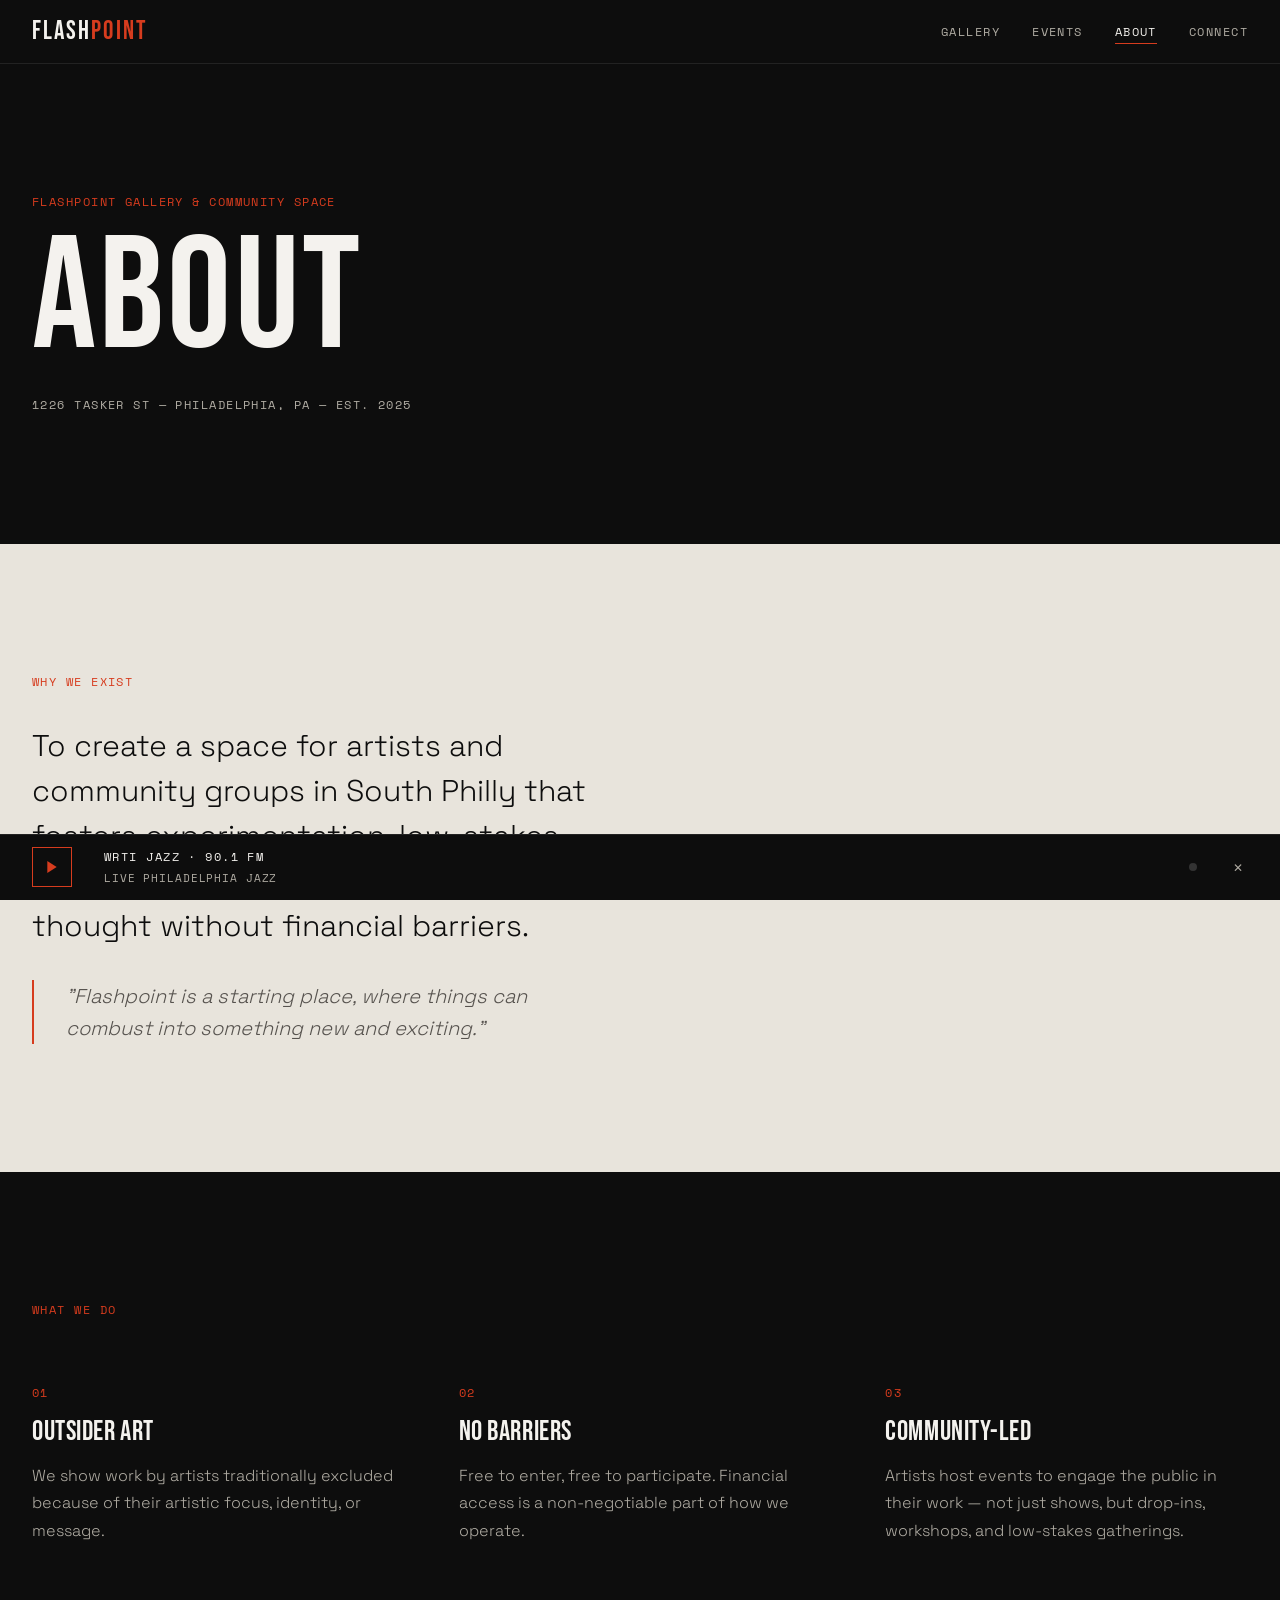
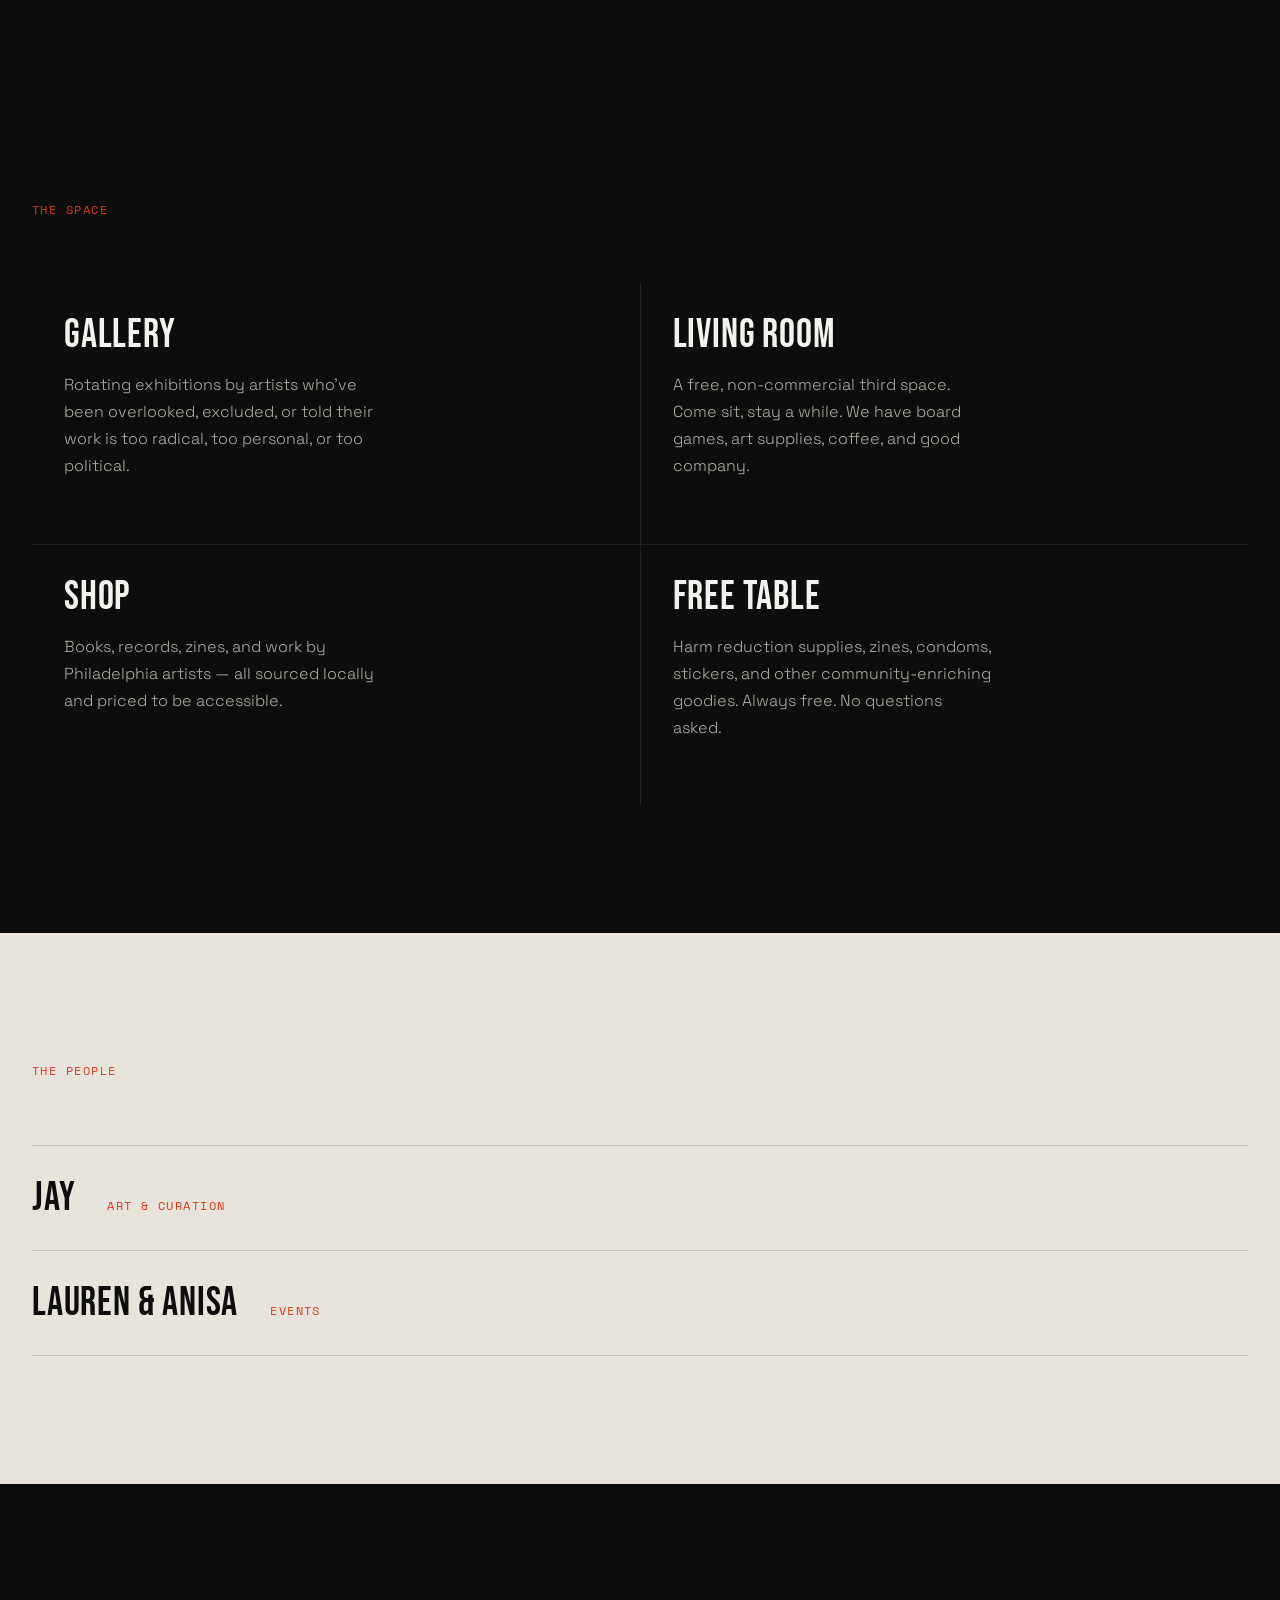
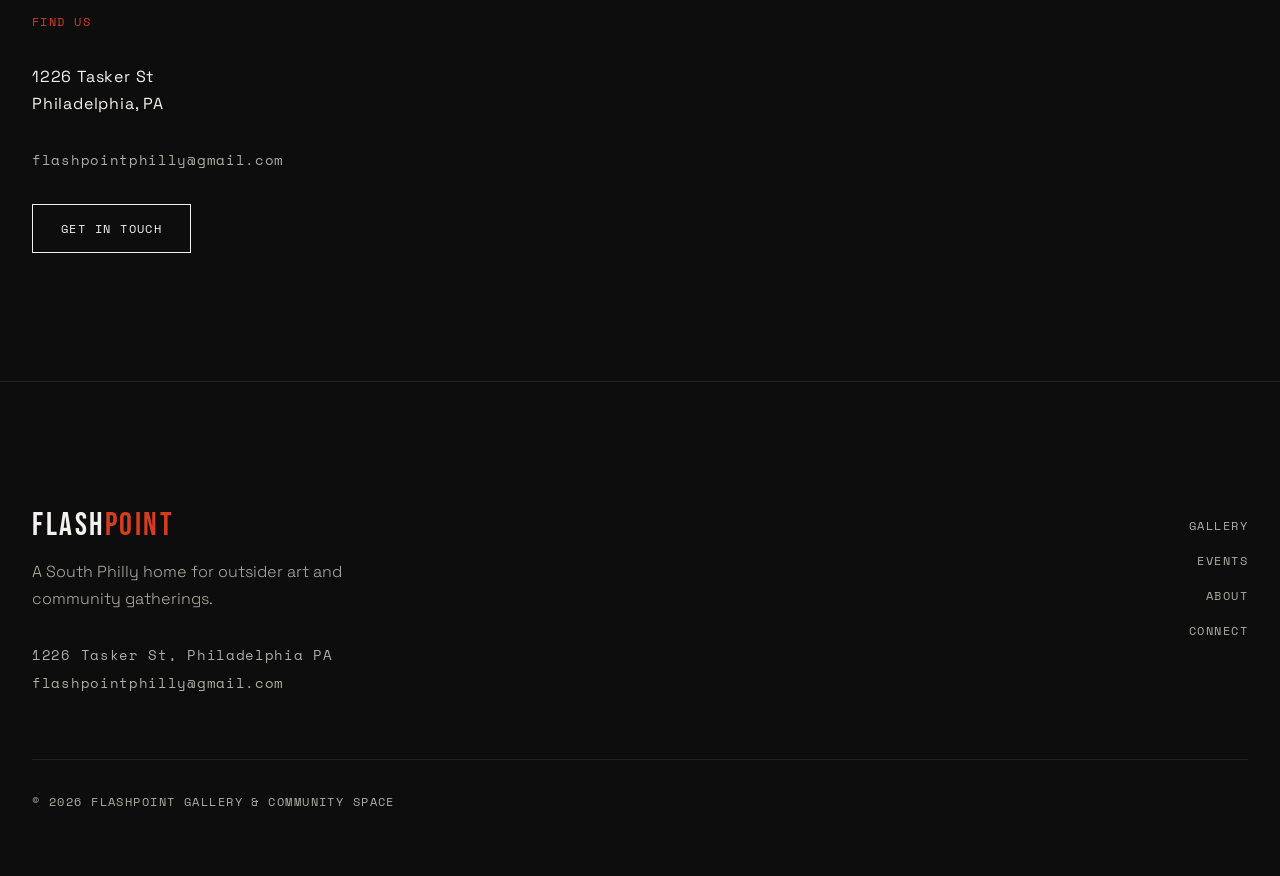
==== commit 21a0e14e: "audio player feather--philly jazz" ====
--- a/about.html
+++ b/about.html
@@ -3,18 +3,34 @@
 <head>
   <meta charset="UTF-8" />
   <meta name="viewport" content="width=device-width, initial-scale=1.0" />
-  <meta name="description" content="About Flashpoint — a South Philly home for outsider art and community gatherings." />
+  <meta name="description" content="About Flashpoint — outsider art, mutual aid, no financial barriers. A gallery, living room, shop, and free table at 1226 Tasker St, South Philadelphia." />
   <title>About — Flashpoint</title>
+  <link rel="canonical" href="https://flashpointphilly.com/about.html" />
+  <link rel="manifest" href="/site.webmanifest" />
+
+  <meta property="og:type" content="website" />
+  <meta property="og:site_name" content="Flashpoint" />
+  <meta property="og:title" content="About — Flashpoint" />
+  <meta property="og:description" content="Outsider art, mutual aid, no financial barriers. A gallery, living room, shop, and free table at 1226 Tasker St, South Philadelphia." />
+  <meta property="og:url" content="https://flashpointphilly.com/about.html" />
+  <meta property="og:image" content="https://flashpointphilly.com/assets/images/og-image.jpg" />
+
+  <meta name="twitter:card" content="summary_large_image" />
+  <meta name="twitter:title" content="About — Flashpoint" />
+  <meta name="twitter:description" content="Outsider art, mutual aid, no financial barriers. A gallery, living room, shop, and free table at 1226 Tasker St, South Philadelphia." />
+  <meta name="twitter:image" content="https://flashpointphilly.com/assets/images/og-image.jpg" />
 
   <!-- Base -->
   <link rel="stylesheet" href="css/base/variables.css" />
   <link rel="stylesheet" href="css/base/reset.css" />
   <link rel="stylesheet" href="css/base/typography.css" />
+  <link rel="stylesheet" href="css/base/animations.css" />
 
   <!-- Components -->
   <link rel="stylesheet" href="css/components/nav.css" />
   <link rel="stylesheet" href="css/components/button.css" />
   <link rel="stylesheet" href="css/components/footer.css" />
+  <link rel="stylesheet" href="css/components/audio-player.css" />
   <link rel="stylesheet" href="css/components/page-header.css" />
 
   <!-- Page -->
@@ -124,6 +140,9 @@
   <!-- Components -->
   <script src="js/components/nav.js"></script>
   <script src="js/components/footer.js"></script>
+  <script src="js/components/audio-player.js"></script>
+  <script src="js/utils/animate.js"></script>
+  <script src="js/utils/seo.js"></script>
 
   <!-- Page -->
   <script src="js/pages/about.js"></script>
--- a/css/base/animations.css
+++ b/css/base/animations.css
@@ -0,0 +1,57 @@
+@keyframes fp-rise {
+  from {
+    opacity: 0;
+    transform: translateY(48px) skewY(1.5deg);
+  }
+  to {
+    opacity: 1;
+    transform: translateY(0) skewY(0deg);
+  }
+}
+
+@keyframes fp-rise-hero {
+  from {
+    opacity: 0;
+    transform: translateY(80px) skewY(3deg);
+  }
+  to {
+    opacity: 1;
+    transform: translateY(0) skewY(0deg);
+  }
+}
+
+.fp-load {
+  opacity: 0;
+  animation: fp-rise 0.9s cubic-bezier(0.16, 1, 0.3, 1) forwards;
+  animation-delay: var(--load-delay, 0ms);
+}
+
+.fp-load--hero {
+  animation-name: fp-rise-hero;
+  animation-duration: 1.1s;
+}
+
+.fp-reveal {
+  opacity: 0;
+  transform: translateY(32px);
+  transition: opacity 0.7s cubic-bezier(0.16, 1, 0.3, 1),
+              transform 0.7s cubic-bezier(0.16, 1, 0.3, 1);
+  transition-delay: var(--reveal-delay, 0ms);
+}
+
+.fp-reveal.is-visible {
+  opacity: 1;
+  transform: translateY(0);
+}
+
+@media (prefers-reduced-motion: reduce) {
+  .fp-load {
+    animation: none;
+    opacity: 1;
+  }
+  .fp-reveal {
+    opacity: 1;
+    transform: none;
+    transition: none;
+  }
+}
--- a/css/components/audio-player.css
+++ b/css/components/audio-player.css
@@ -0,0 +1,123 @@
+.audio-player {
+  position: fixed;
+  bottom: 0;
+  left: 0;
+  right: 0;
+  z-index: 100;
+  background-color: var(--color-black);
+  border-top: 1px solid #222;
+  transform: translateY(100%);
+  transition: transform 0.4s cubic-bezier(0.16, 1, 0.3, 1);
+}
+
+.audio-player.is-visible {
+  transform: translateY(0);
+}
+
+.audio-player__inner {
+  max-width: var(--max-width);
+  margin: 0 auto;
+  padding: 12px var(--space-md);
+  display: flex;
+  align-items: center;
+  gap: var(--space-md);
+}
+
+.audio-player__play {
+  flex-shrink: 0;
+  width: 40px;
+  height: 40px;
+  border: 1px solid var(--color-accent);
+  background-color: transparent;
+  color: var(--color-accent);
+  cursor: pointer;
+  display: flex;
+  align-items: center;
+  justify-content: center;
+  transition: background-color var(--transition-fast), color var(--transition-fast);
+}
+
+.audio-player__play:hover {
+  background-color: var(--color-accent);
+  color: var(--color-white);
+}
+
+.audio-player__play svg {
+  width: 16px;
+  height: 16px;
+  fill: currentColor;
+}
+
+.audio-player__info {
+  flex: 1;
+  min-width: 0;
+}
+
+.audio-player__station {
+  font-family: var(--font-mono);
+  font-size: 12px;
+  letter-spacing: 0.12em;
+  text-transform: uppercase;
+  color: var(--color-white);
+}
+
+.audio-player__label {
+  font-family: var(--font-mono);
+  font-size: 11px;
+  letter-spacing: 0.08em;
+  text-transform: uppercase;
+  color: var(--color-mid);
+  margin-top: 2px;
+}
+
+.audio-player__status {
+  width: 8px;
+  height: 8px;
+  border-radius: 50%;
+  background-color: #333;
+  flex-shrink: 0;
+  transition: background-color var(--transition-base);
+}
+
+.audio-player__status.is-live {
+  background-color: var(--color-accent);
+  animation: audio-pulse 2s ease-in-out infinite;
+}
+
+.audio-player__dismiss {
+  flex-shrink: 0;
+  background: none;
+  border: none;
+  color: var(--color-mid);
+  cursor: pointer;
+  font-family: var(--font-mono);
+  font-size: 12px;
+  letter-spacing: 0.08em;
+  padding: 4px;
+  transition: color var(--transition-fast);
+}
+
+.audio-player__dismiss:hover {
+  color: var(--color-white);
+}
+
+@keyframes audio-pulse {
+  0%, 100% { opacity: 1; }
+  50% { opacity: 0.3; }
+}
+
+@media (prefers-reduced-motion: reduce) {
+  .audio-player__status.is-live {
+    animation: none;
+  }
+  .audio-player {
+    transition: none;
+  }
+}
+
+@media (max-width: 600px) {
+  .audio-player__inner {
+    padding: 12px var(--space-sm);
+    gap: var(--space-sm);
+  }
+}
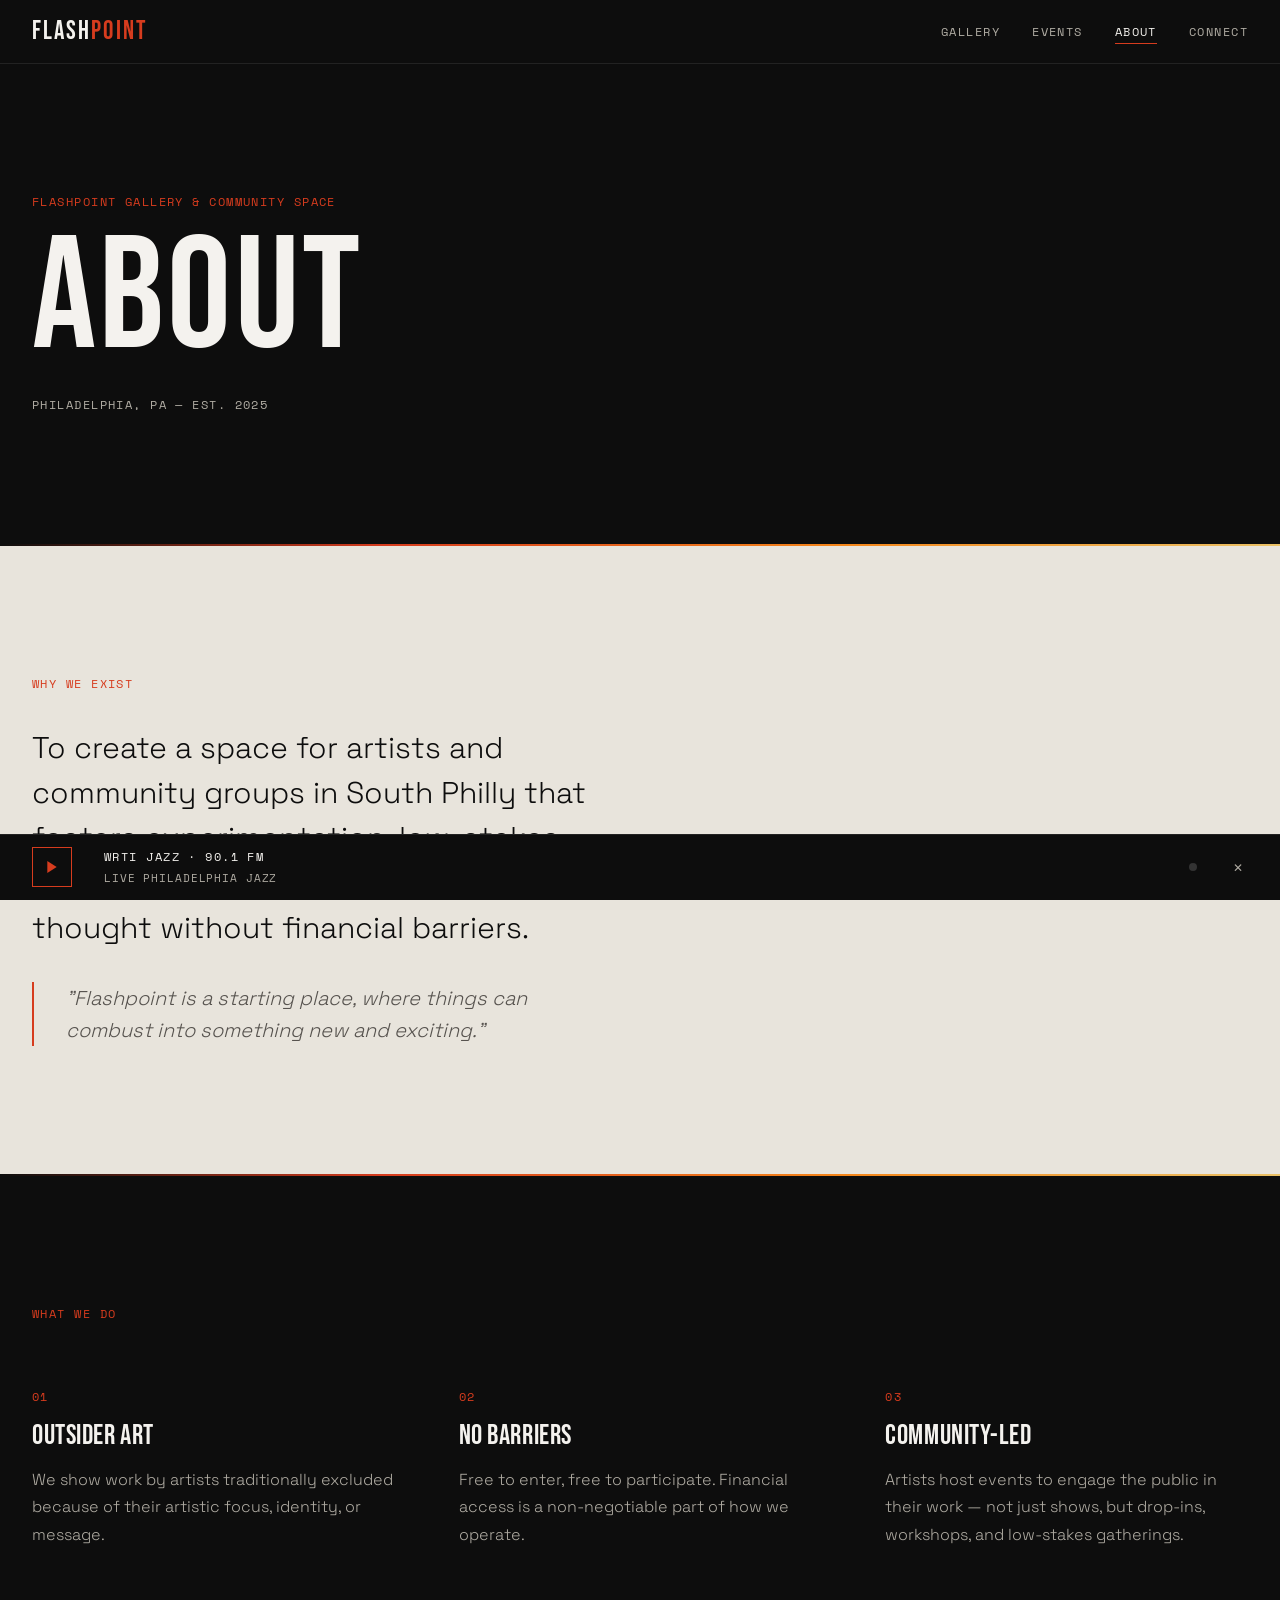
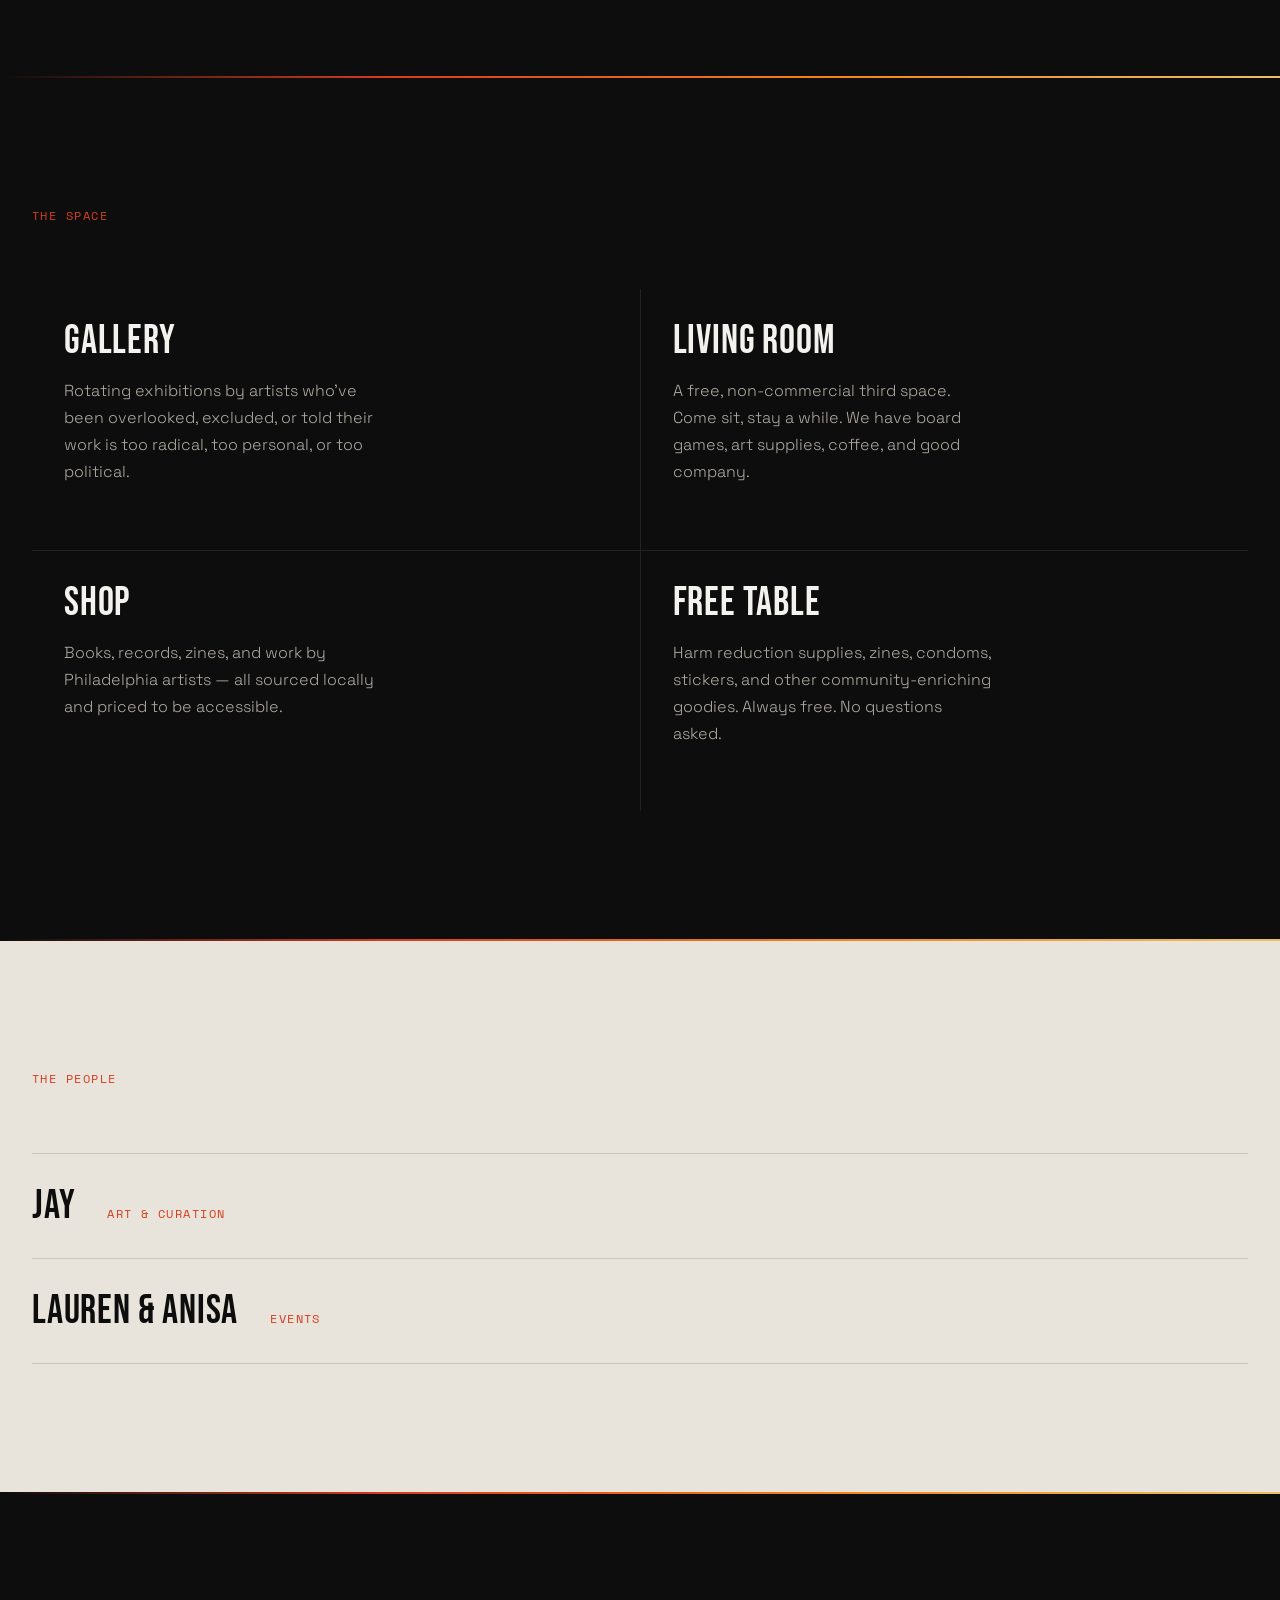
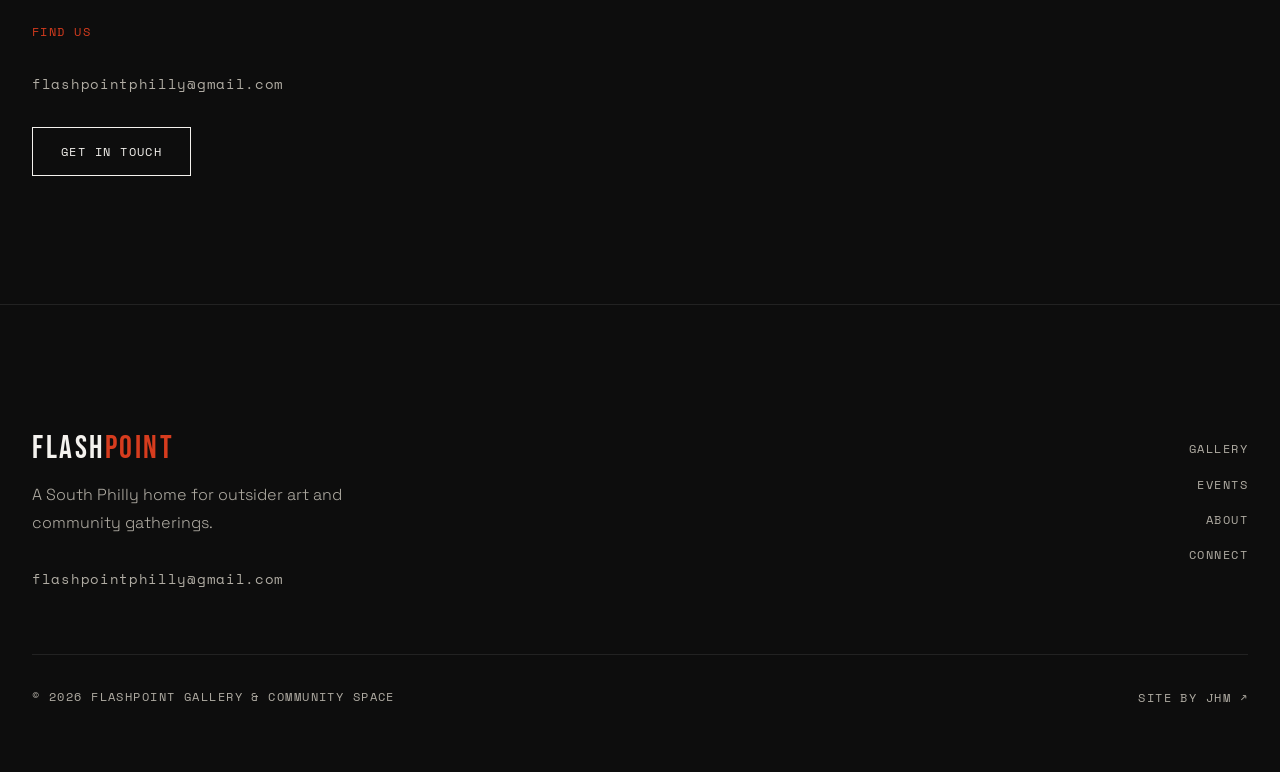
==== commit f0d5463c: "update: mobile menu with rallery route & connect route" ====
--- a/about.html
+++ b/about.html
@@ -3,7 +3,7 @@
 <head>
   <meta charset="UTF-8" />
   <meta name="viewport" content="width=device-width, initial-scale=1.0" />
-  <meta name="description" content="About Flashpoint — outsider art, mutual aid, no financial barriers. A gallery, living room, shop, and free table at 1226 Tasker St, South Philadelphia." />
+  <meta name="description" content="About Flashpoint — outsider art, mutual aid, no financial barriers. A gallery, living room, shop, and free table in South Philadelphia." />
   <title>About — Flashpoint</title>
   <link rel="canonical" href="https://flashpointphilly.com/about.html" />
   <link rel="manifest" href="/site.webmanifest" />
@@ -11,13 +11,13 @@
   <meta property="og:type" content="website" />
   <meta property="og:site_name" content="Flashpoint" />
   <meta property="og:title" content="About — Flashpoint" />
-  <meta property="og:description" content="Outsider art, mutual aid, no financial barriers. A gallery, living room, shop, and free table at 1226 Tasker St, South Philadelphia." />
+  <meta property="og:description" content="Outsider art, mutual aid, no financial barriers. A gallery, living room, shop, and free table in South Philadelphia." />
   <meta property="og:url" content="https://flashpointphilly.com/about.html" />
   <meta property="og:image" content="https://flashpointphilly.com/assets/images/og-image.jpg" />
 
   <meta name="twitter:card" content="summary_large_image" />
   <meta name="twitter:title" content="About — Flashpoint" />
-  <meta name="twitter:description" content="Outsider art, mutual aid, no financial barriers. A gallery, living room, shop, and free table at 1226 Tasker St, South Philadelphia." />
+  <meta name="twitter:description" content="Outsider art, mutual aid, no financial barriers. A gallery, living room, shop, and free table in South Philadelphia." />
   <meta name="twitter:image" content="https://flashpointphilly.com/assets/images/og-image.jpg" />
 
   <!-- Base -->
@@ -46,7 +46,7 @@
       <div class="page-header__inner">
         <span class="page-header__label text-label">Flashpoint Gallery & Community Space</span>
         <h1 class="page-header__title">About</h1>
-        <p class="page-header__sub text-label">1226 Tasker St — Philadelphia, PA — Est. 2025</p>
+        <p class="page-header__sub text-label">Philadelphia, PA — Est. 2025</p>
       </div>
     </section>
 
@@ -124,10 +124,6 @@
     <section class="about-find-us">
       <div class="about-find-us__inner">
         <span class="about-find-us__label text-label">Find us</span>
-        <address class="about-find-us__address">
-          <p>1226 Tasker St</p>
-          <p>Philadelphia, PA</p>
-        </address>
         <a class="about-find-us__email" href="mailto:flashpointphilly@gmail.com">flashpointphilly@gmail.com</a>
         <div>
           <a class="btn btn--ghost" href="connect.html">Get in Touch</a>
--- a/css/base/animations.css
+++ b/css/base/animations.css
@@ -44,6 +44,29 @@
   transform: translateY(0);
 }
 
+@keyframes rainbow-flow {
+  0%   { background-position: 0% 0%; }
+  100% { background-position: 100% 0%; }
+}
+
+.fp-rainbow-divider {
+  height: 2px;
+  background: linear-gradient(
+    90deg,
+    transparent 0%,
+    #d63c1e 10%,
+    #f4861a 22%,
+    #e9c46a 34%,
+    #52b788 46%,
+    #4895ef 58%,
+    #9b59b6 70%,
+    #d63c1e 82%,
+    transparent 100%
+  );
+  background-size: 300% 100%;
+  animation: rainbow-flow 14s ease-in-out infinite alternate;
+}
+
 @media (prefers-reduced-motion: reduce) {
   .fp-load {
     animation: none;
@@ -54,4 +77,8 @@
     transform: none;
     transition: none;
   }
+  .fp-rainbow-divider {
+    animation: none;
+    background: linear-gradient(90deg, transparent, var(--color-accent), transparent);
+  }
 }
--- a/css/components/nav.css
+++ b/css/components/nav.css
@@ -82,16 +82,26 @@
   display: none;
   position: fixed;
   inset: 0;
+  padding-top: var(--nav-height);
+  padding-bottom: 65px;
   background-color: var(--color-black);
   z-index: 99;
   flex-direction: column;
   align-items: center;
-  justify-content: center;
-  gap: var(--space-lg);
+  overflow-y: auto;
 }
 
 .nav__overlay.is-open {
   display: flex;
+}
+
+.nav__overlay-links {
+  display: flex;
+  flex-direction: column;
+  align-items: center;
+  gap: var(--space-lg);
+  margin: auto;
+  padding: var(--space-md) 0;
 }
 
 .nav__overlay-link {
--- a/css/components/footer.css
+++ b/css/components/footer.css
@@ -79,11 +79,25 @@
 .footer__bottom {
   max-width: var(--max-width);
   margin: 0 auto;
+  display: flex;
+  align-items: center;
+  justify-content: space-between;
+  gap: var(--space-md);
 }
 
 .footer__copy {
   color: var(--color-mid);
   max-width: none;
+}
+
+.footer__credit {
+  color: var(--color-mid);
+  transition: color var(--transition-fast);
+  white-space: nowrap;
+}
+
+.footer__credit:hover {
+  color: var(--color-white);
 }
 
 @media (max-width: 768px) {
